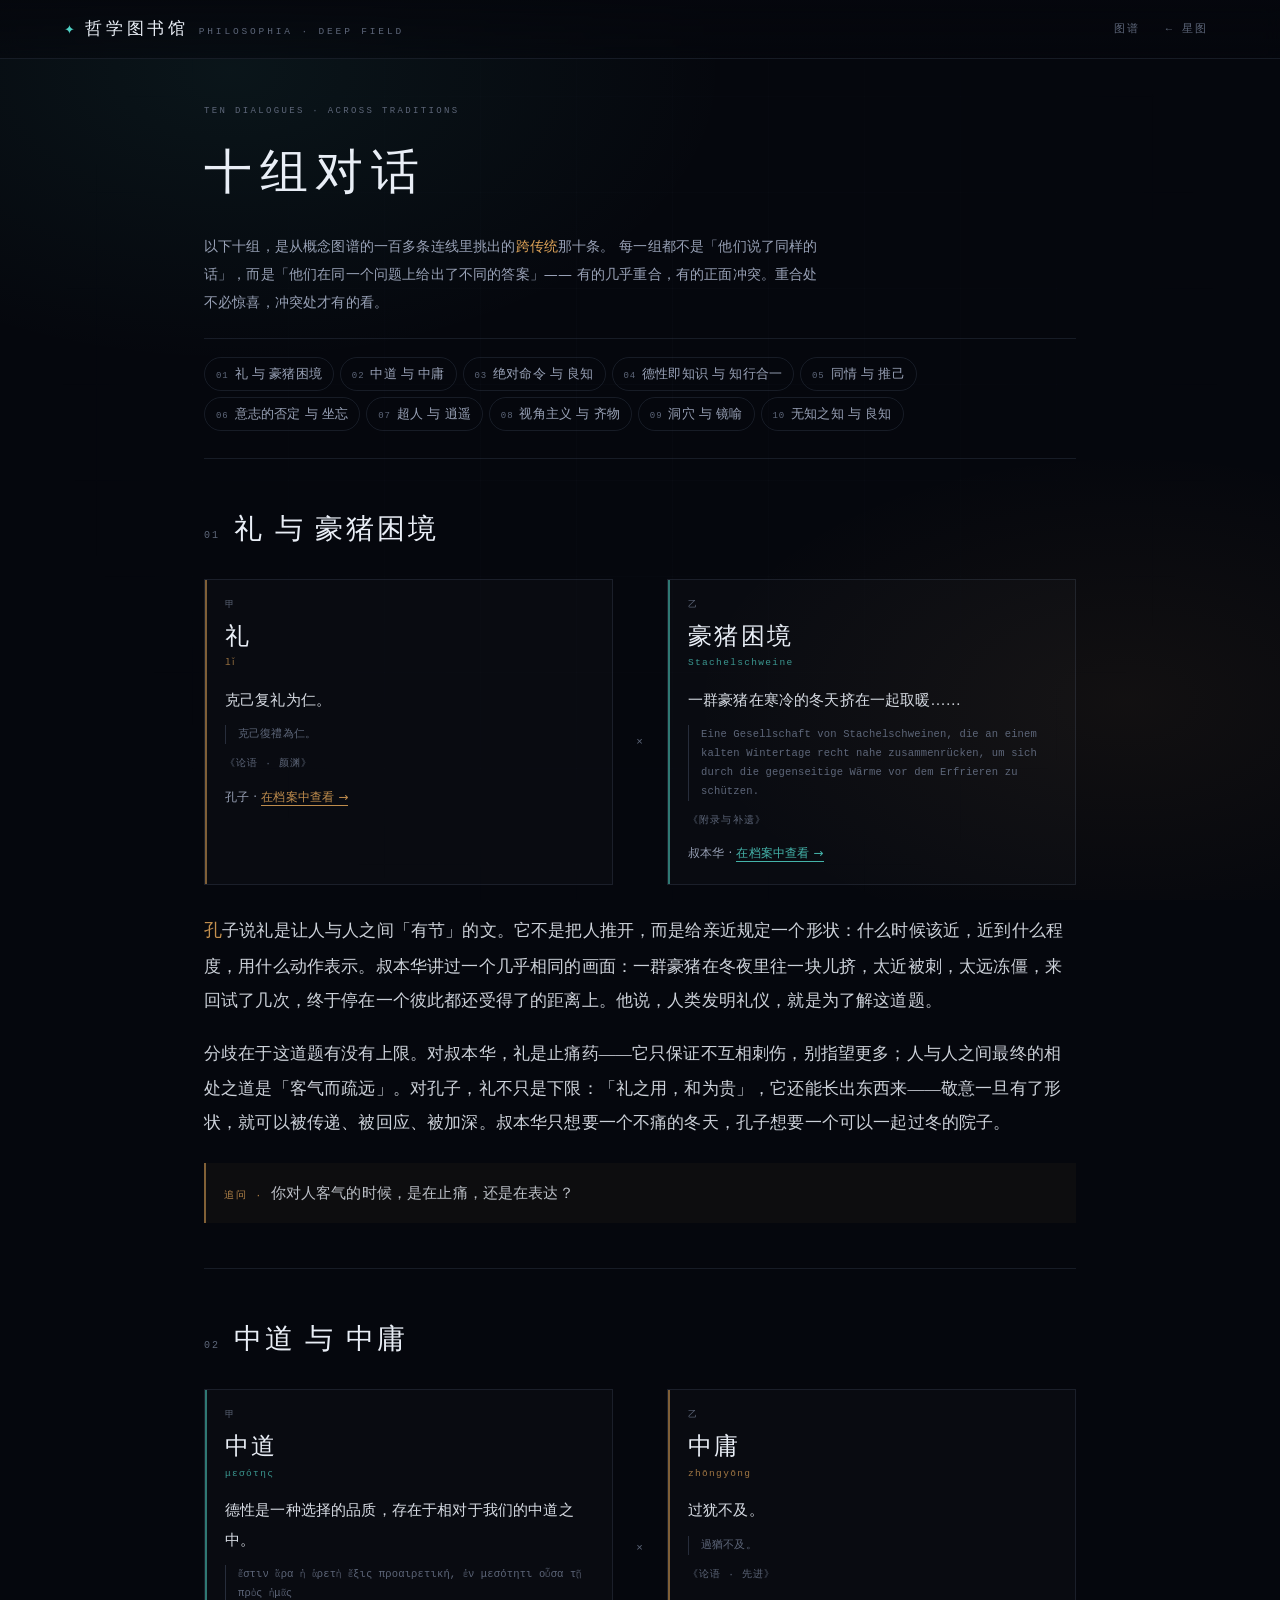
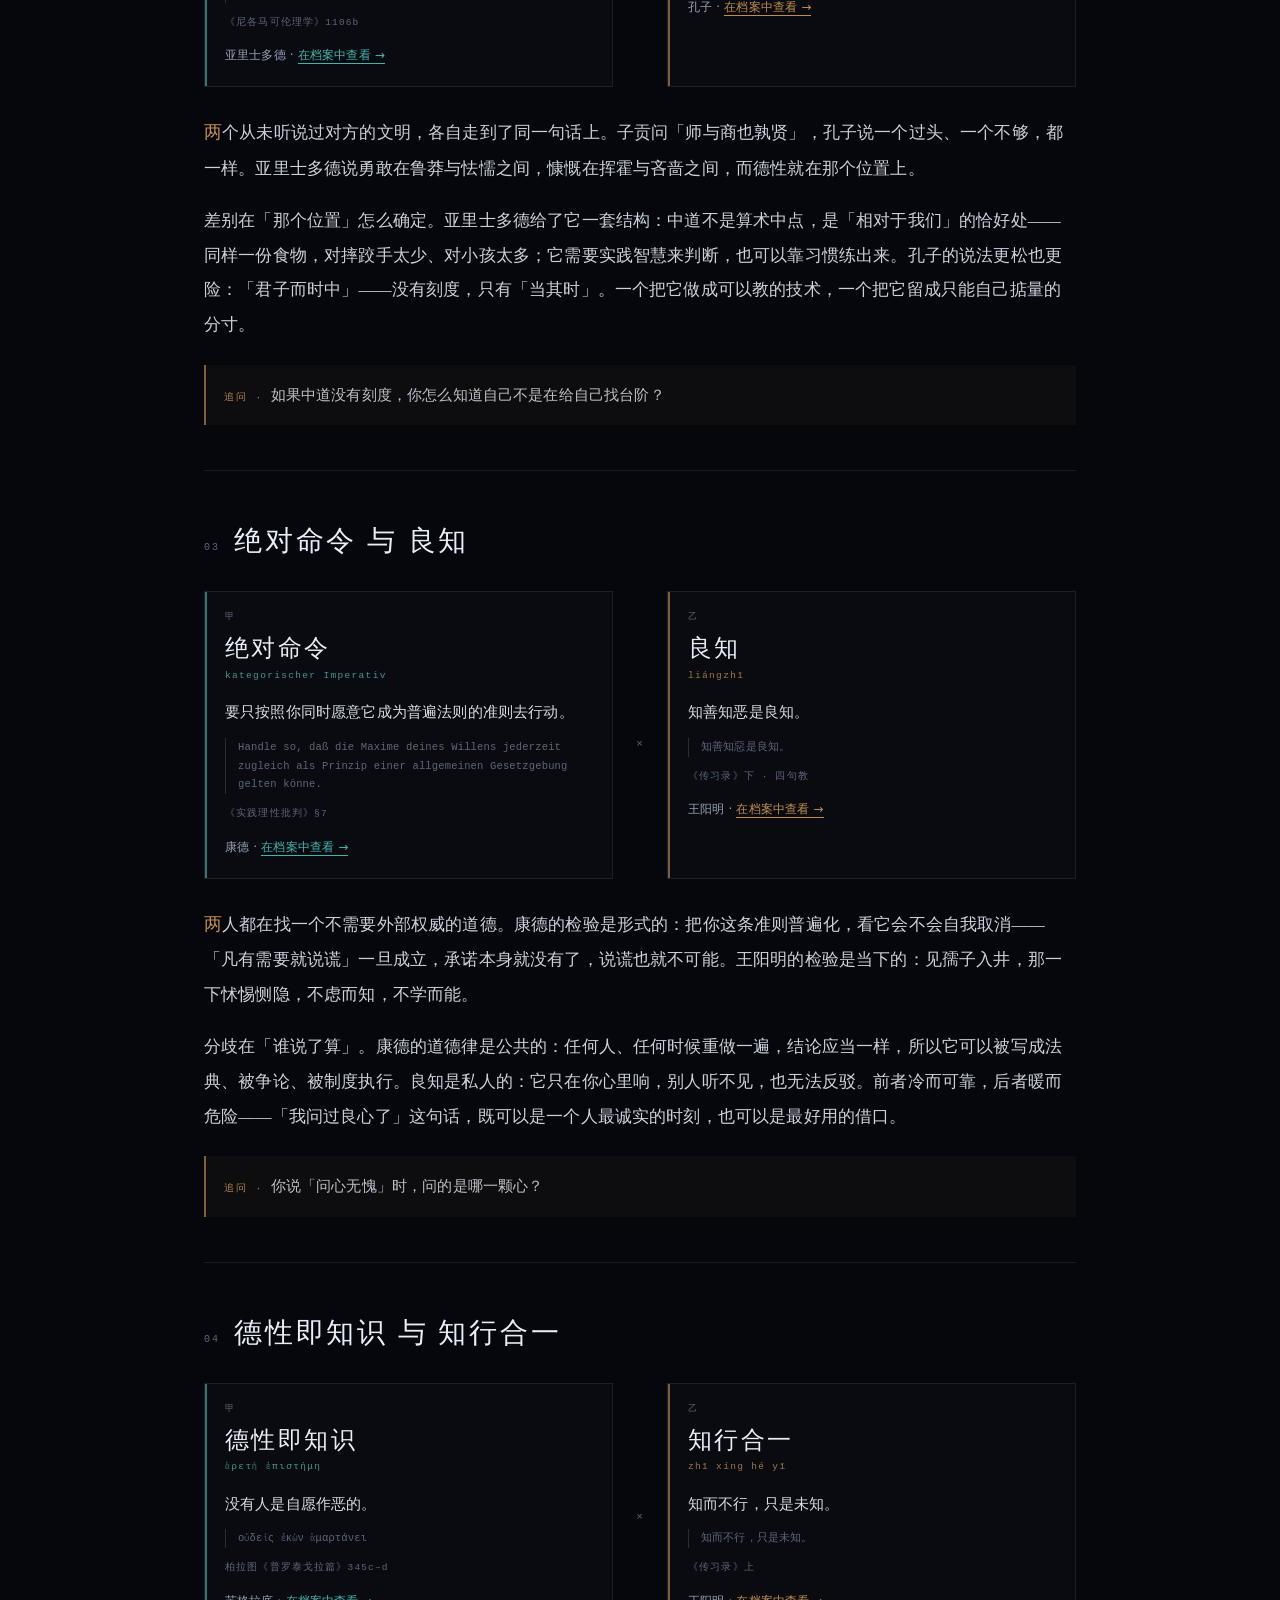
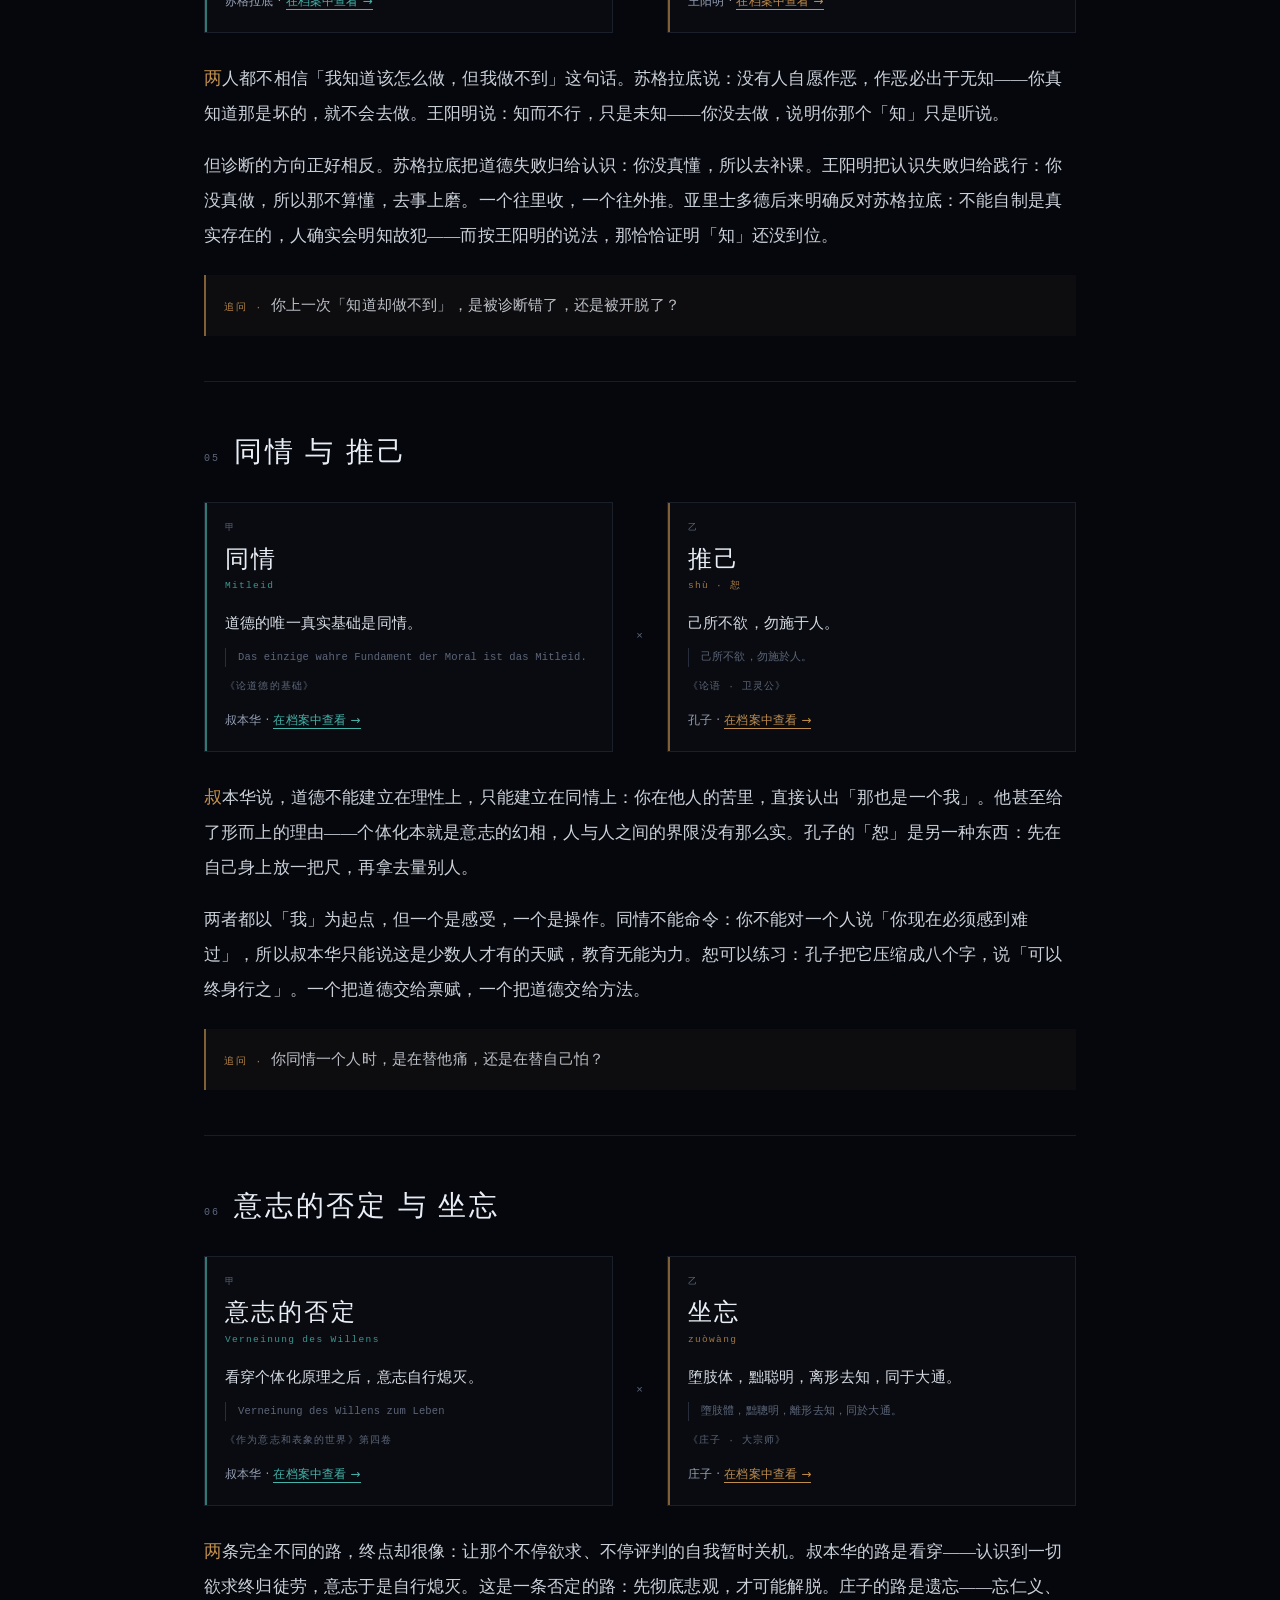
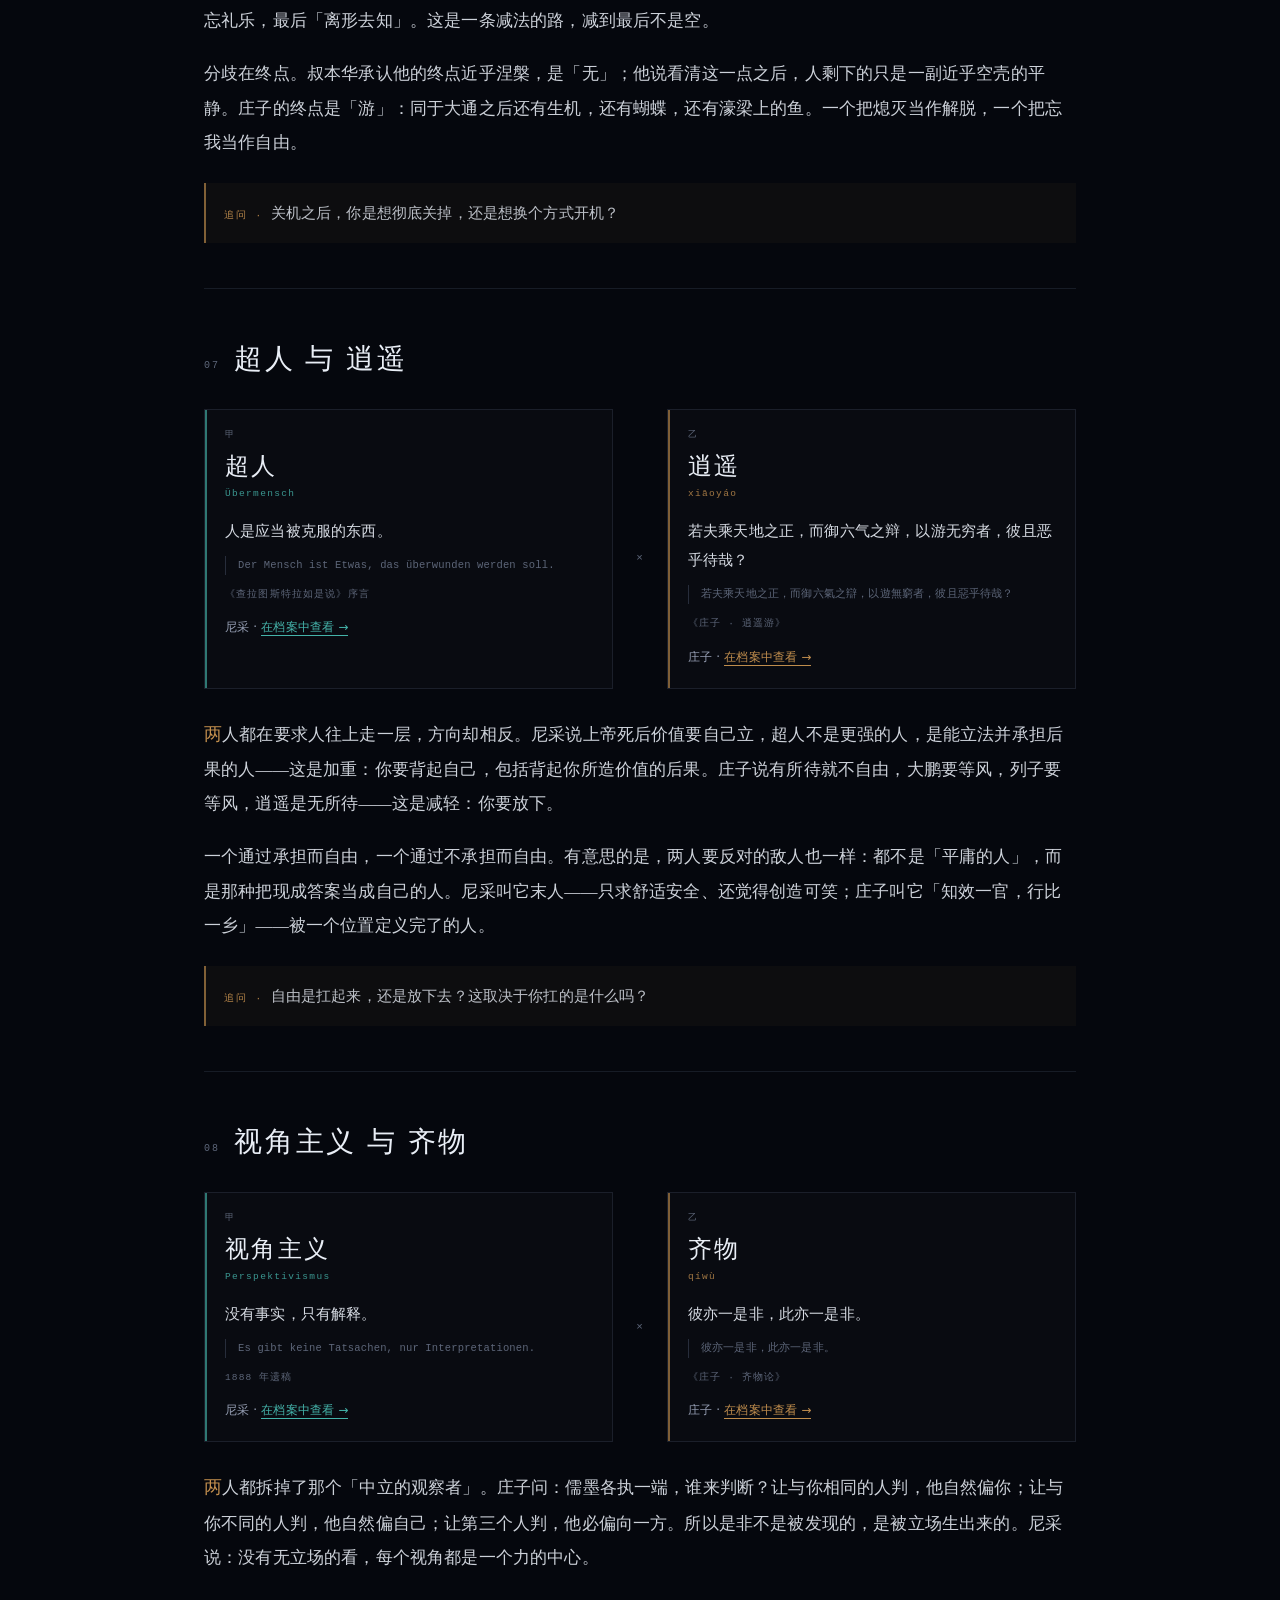
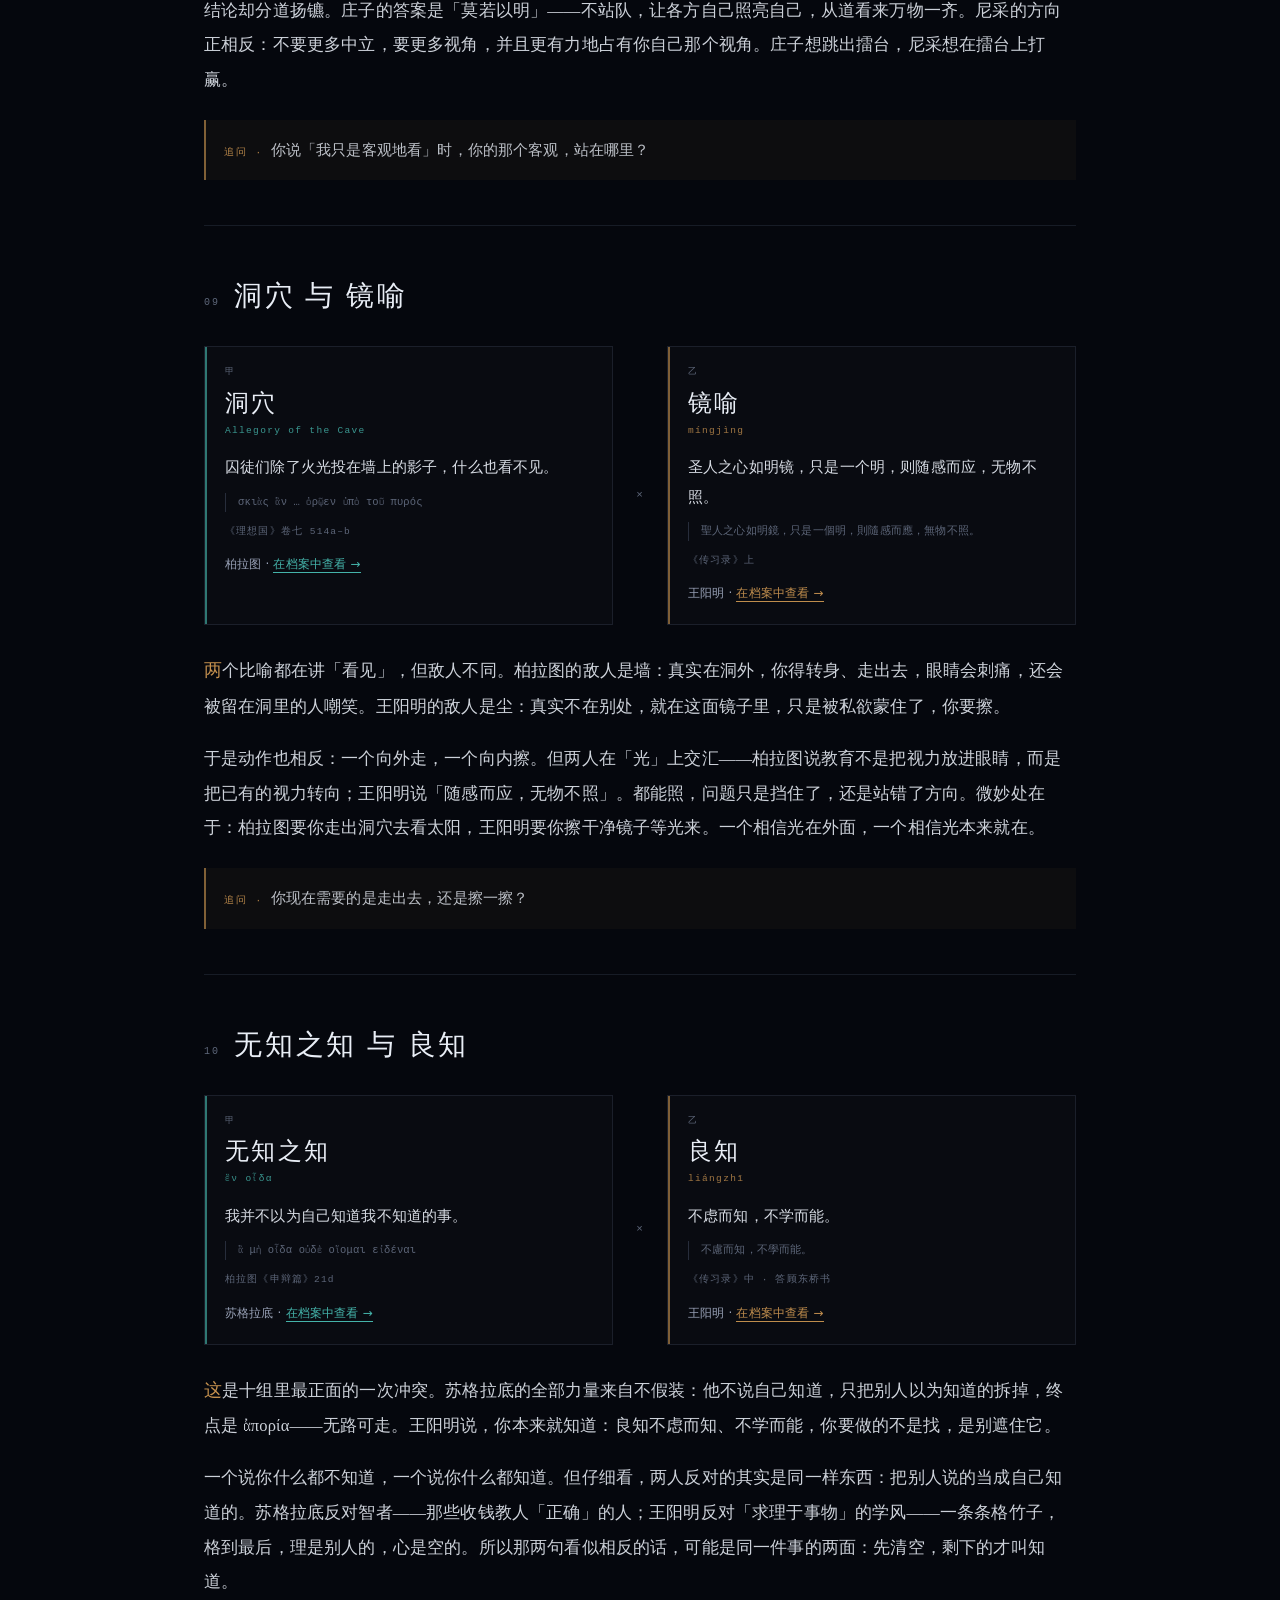
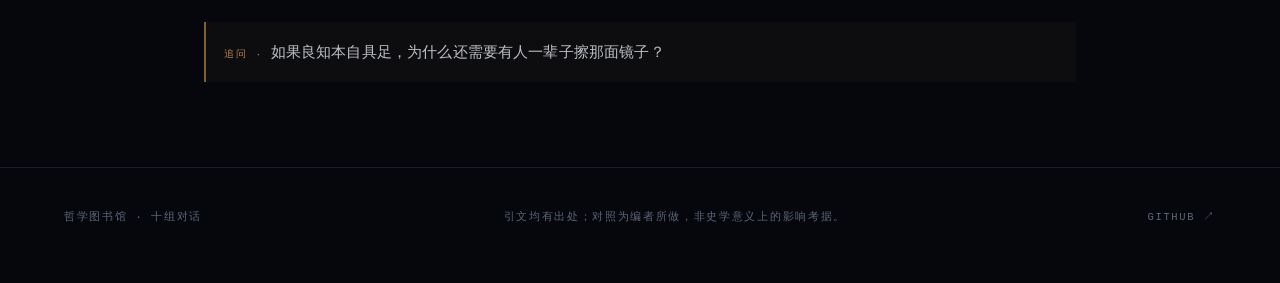
==== dialogue.html @ 2e0b62be "v4：图谱时间轴 + 十组对话 图谱时间轴（graph.html / js/graph.js）： - 底部播放条：▶ 沿时间播放 / 暂停 / 可拖动进度条 - 按哲学家出生年依次点亮概念，未点亮的节" ====
<!DOCTYPE html>
<html lang="zh-CN">
<head>
<meta charset="utf-8">
<meta name="viewport" content="width=device-width, initial-scale=1">
<title>十组对话 · 哲学图书馆</title>
<meta name="description" content="十条跨越传统的连线：礼与豪猪困境、中道与中庸、绝对命令与良知、洞穴与镜喻……每一组都不是「他们说了同样的话」，而是「他们在同一个问题上给出了不同的答案」。">
<meta name="theme-color" content="#05070d">
<link rel="icon" href="data:image/svg+xml,%3Csvg xmlns='http://www.w3.org/2000/svg' viewBox='0 0 32 32'%3E%3Ccircle cx='16' cy='16' r='3' fill='%234fd1c5'/%3E%3Ccircle cx='16' cy='16' r='11' fill='none' stroke='%234fd1c5' stroke-opacity='.45' stroke-width='1'/%3E%3C/svg%3E">
<link rel="stylesheet" href="css/base.css">
<link rel="stylesheet" href="css/dialogue.css">
</head>
<body class="page-dialogue">

<canvas id="stars" aria-hidden="true"></canvas>

<header class="topbar">
  <a class="brand" href="index.html">
    <span class="brand-mark" aria-hidden="true">✦</span>
    <span class="brand-cn">哲学图书馆</span>
    <span class="brand-en">PHILOSOPHIA · DEEP FIELD</span>
  </a>
  <div style="display:flex;align-items:center;gap:14px">
    <a class="navlink" href="graph.html">图谱</a>
    <a class="navlink" href="index.html">← 星图</a>
  </div>
</header>

<main class="dg-main">
  <div class="dg-hero">
    <p class="dg-kicker">TEN DIALOGUES · ACROSS TRADITIONS</p>
    <h1>十组对话</h1>
    <p class="dg-lead">
      以下十组，是从概念图谱的一百多条连线里挑出的<b>跨传统</b>那十条。
      每一组都不是「他们说了同样的话」，而是「他们在同一个问题上给出了不同的答案」——
      有的几乎重合，有的正面冲突。重合处不必惊喜，冲突处才有的看。
    </p>
    <div class="dg-toc" id="toc"></div>
  </div>

  <div id="list" class="dg-list"></div>
</main>

<footer class="foot">
  <span>哲学图书馆 · 十组对话</span>
  <span>引文均有出处；对照为编者所做，非史学意义上的影响考据。</span>
  <a href="https://github.com/lvzhongpei/philosophy-library" target="_blank" rel="noopener">GITHUB ↗</a>
</footer>

<script src="js/starfield.js"></script>
<script src="js/dialogue.js"></script>
</body>
</html>
---- css/base.css ----
/* ============================================================
   哲学图书馆 · 深空档案
   base.css — 变量、排版、共用骨架
   ============================================================ */

:root {
  --void: #05070d;
  --void-2: #080b14;
  --ink: #e9eef6;
  --dim: #98a1b6;
  --faint: #5d6679;
  --cyan: #4fd1c5;
  --amber: #e0a458;
  --hair: rgba(150, 170, 210, 0.13);
  --hair-strong: rgba(150, 170, 210, 0.26);
  --panel: rgba(255, 255, 255, 0.022);

  --serif: "Songti SC", "STSong", "Source Han Serif SC", "Noto Serif CJK SC",
    "SimSun", Georgia, serif;
  --sans: "PingFang SC", -apple-system, BlinkMacSystemFont, "Hiragino Sans GB",
    "Microsoft YaHei", system-ui, sans-serif;
  --mono: ui-monospace, "SF Mono", "JetBrains Mono", Menlo, Consolas, monospace;

  --gutter: clamp(20px, 5vw, 64px);
  --maxw: 1180px;
}

*,
*::before,
*::after {
  box-sizing: border-box;
}

html {
  -webkit-text-size-adjust: 100%;
  scroll-behavior: smooth;
}

body {
  margin: 0;
  background: var(--void);
  color: var(--ink);
  font-family: var(--sans);
  font-size: 16px;
  line-height: 1.75;
  letter-spacing: 0.01em;
  -webkit-font-smoothing: antialiased;
  overflow-x: hidden;
}

/* 深空底色：两团极淡的辉光 + 一层细网格 */
body::before {
  content: "";
  position: fixed;
  inset: 0;
  z-index: -2;
  background:
    radial-gradient(60vw 50vh at 18% 8%, rgba(79, 209, 197, 0.07), transparent 65%),
    radial-gradient(55vw 45vh at 88% 78%, rgba(224, 164, 88, 0.06), transparent 62%),
    var(--void);
}

body::after {
  content: "";
  position: fixed;
  inset: 0;
  z-index: -1;
  pointer-events: none;
  opacity: 0.5;
  background-image:
    linear-gradient(to right, rgba(150, 170, 210, 0.05) 1px, transparent 1px),
    linear-gradient(to bottom, rgba(150, 170, 210, 0.05) 1px, transparent 1px);
  background-size: 96px 96px;
  mask-image: radial-gradient(circle at 50% 40%, #000 0%, transparent 78%);
  -webkit-mask-image: radial-gradient(circle at 50% 40%, #000 0%, transparent 78%);
}

#stars {
  position: fixed;
  inset: 0;
  z-index: -3;
  width: 100%;
  height: 100%;
  display: block;
}

::selection {
  background: rgba(79, 209, 197, 0.28);
  color: #fff;
}

a {
  color: inherit;
  text-decoration: none;
}

button {
  font: inherit;
  color: inherit;
  background: none;
  border: 0;
  cursor: pointer;
}

/* ---------------- 顶栏 ---------------- */

.topbar {
  position: sticky;
  top: 0;
  z-index: 50;
  display: flex;
  align-items: center;
  justify-content: space-between;
  gap: 16px;
  padding: 14px var(--gutter);
  background: linear-gradient(to bottom, rgba(5, 7, 13, 0.92), rgba(5, 7, 13, 0.55));
  backdrop-filter: blur(10px);
  -webkit-backdrop-filter: blur(10px);
  border-bottom: 1px solid var(--hair);
}

.brand {
  display: flex;
  align-items: baseline;
  gap: 10px;
  min-width: 0;
}

.brand-mark {
  color: var(--cyan);
  font-size: 13px;
  animation: twinkle 4.5s ease-in-out infinite;
}

.brand-cn {
  font-family: var(--serif);
  font-size: 17px;
  letter-spacing: 0.22em;
  white-space: nowrap;
}

.brand-en {
  font-family: var(--mono);
  font-size: 9.5px;
  letter-spacing: 0.3em;
  color: var(--faint);
  white-space: nowrap;
}

@keyframes twinkle {
  0%,
  100% {
    opacity: 0.55;
    transform: scale(0.92);
  }
  50% {
    opacity: 1;
    transform: scale(1.08);
  }
}

/* 视图切换 */
.viewswitch {
  display: flex;
  gap: 0;
  border: 1px solid var(--hair);
  border-radius: 2px;
  overflow: hidden;
}

.navlink {
  font-family: var(--mono);
  font-size: 10.5px;
  letter-spacing: 0.18em;
  color: var(--faint);
  padding: 6px 4px;
  margin-right: 4px;
  transition: color 0.2s;
  white-space: nowrap;
}

.navlink:hover {
  color: var(--cyan);
}

.devices .device + .device {
  margin-top: 28px;
}

.viewswitch button {
  padding: 6px 15px;
  font-family: var(--mono);
  font-size: 11px;
  letter-spacing: 0.18em;
  color: var(--faint);
  transition: color 0.25s, background 0.25s;
}

.viewswitch button + button {
  border-left: 1px solid var(--hair);
}

.viewswitch button:hover {
  color: var(--dim);
}

.viewswitch button.is-on {
  color: var(--void);
  background: var(--cyan);
}

/* ---------------- 页脚 ---------------- */

.foot {
  padding: 40px var(--gutter) 56px;
  border-top: 1px solid var(--hair);
  margin-top: 40px;
  display: flex;
  flex-wrap: wrap;
  gap: 10px 28px;
  justify-content: space-between;
  font-family: var(--mono);
  font-size: 10.5px;
  letter-spacing: 0.16em;
  color: var(--faint);
}

.foot a:hover {
  color: var(--cyan);
}

/* ---------------- 详情页 ---------------- */

.philo {
  max-width: var(--maxw);
  margin: 0 auto;
  padding: 0 var(--gutter);
}

.hero {
  position: relative;
  padding: clamp(48px, 9vh, 96px) 0 clamp(28px, 5vh, 48px);
}

.hero-meta {
  display: flex;
  flex-wrap: wrap;
  align-items: center;
  gap: 12px;
  font-family: var(--mono);
  font-size: 10.5px;
  letter-spacing: 0.22em;
  color: var(--faint);
}

.hero-meta .dot {
  width: 3px;
  height: 3px;
  border-radius: 50%;
  background: var(--faint);
}

.hero h1 {
  font-family: var(--serif);
  font-weight: 400;
  font-size: clamp(44px, 9vw, 92px);
  line-height: 1.05;
  letter-spacing: 0.04em;
  margin: 18px 0 6px;
}

.hero-orig {
  font-family: var(--mono);
  font-size: clamp(12px, 1.6vw, 15px);
  letter-spacing: 0.34em;
  color: var(--cyan);
  opacity: 0.8;
}

.hero-line {
  font-family: var(--serif);
  font-size: clamp(17px, 2.4vw, 23px);
  line-height: 1.9;
  color: var(--dim);
  max-width: 34em;
  margin: 26px 0 0;
  padding-left: 18px;
  border-left: 1px solid var(--hair-strong);
}

/* 内容两栏：左目录 / 右正文 */
.philo-body {
  display: grid;
  grid-template-columns: 176px minmax(0, 1fr);
  gap: clamp(24px, 5vw, 72px);
  align-items: start;
  padding-bottom: 40px;
}

.side-nav {
  position: sticky;
  top: 84px;
  display: flex;
  flex-direction: column;
  gap: 2px;
  padding-top: 6px;
}

.side-nav a {
  display: flex;
  align-items: baseline;
  gap: 9px;
  padding: 5px 0;
  font-size: 13px;
  color: var(--faint);
  transition: color 0.2s;
}

.side-nav a:hover,
.side-nav a.is-on {
  color: var(--cyan);
}

.side-nav .n {
  font-family: var(--mono);
  font-size: 9.5px;
  letter-spacing: 0.14em;
  opacity: 0.7;
}

/* 章节 */
.sec {
  padding: 34px 0 10px;
  border-top: 1px solid var(--hair);
  margin-top: 30px;
}

.sec:first-of-type {
  border-top: 0;
  margin-top: 0;
  padding-top: 6px;
}

.sec-head {
  display: flex;
  align-items: baseline;
  gap: 14px;
  margin-bottom: 26px;
}

.sec-num {
  font-family: var(--mono);
  font-size: 10px;
  letter-spacing: 0.2em;
  color: var(--faint);
}

.sec-title {
  font-family: var(--serif);
  font-weight: 400;
  font-size: clamp(19px, 2.6vw, 26px);
  letter-spacing: 0.08em;
  margin: 0;
}

.sec-en {
  font-family: var(--mono);
  font-size: 9.5px;
  letter-spacing: 0.24em;
  color: var(--faint);
  margin-left: auto;
  text-align: right;
}

/* 时间轴 */
.timeline {
  list-style: none;
  margin: 0;
  padding: 0 0 0 22px;
  position: relative;
}

.timeline::before {
  content: "";
  position: absolute;
  left: 3px;
  top: 8px;
  bottom: 8px;
  width: 1px;
  background: linear-gradient(
    to bottom,
    var(--hair-strong),
    var(--hair) 60%,
    transparent
  );
}

.timeline li {
  position: relative;
  padding: 0 0 26px 0;
}

.timeline li::before {
  content: "";
  position: absolute;
  left: -22px;
  top: 9px;
  width: 7px;
  height: 7px;
  border-radius: 50%;
  background: var(--void);
  border: 1px solid var(--cyan);
  box-shadow: 0 0 10px rgba(79, 209, 197, 0.45);
}

.timeline .y {
  font-family: var(--mono);
  font-size: 11px;
  letter-spacing: 0.14em;
  color: var(--cyan);
  opacity: 0.85;
  display: block;
  margin-bottom: 3px;
}

.timeline p {
  margin: 0;
  font-size: 14.5px;
  line-height: 1.85;
  color: var(--dim);
}

.timeline li:hover p {
  color: var(--ink);
}

/* 流派定位 */
.pos-text {
  font-family: var(--serif);
  font-size: clamp(15.5px, 1.9vw, 17.5px);
  line-height: 2;
  color: var(--ink);
  margin: 0 0 24px;
}

.pos-map {
  display: grid;
  grid-template-columns: 1fr 1fr;
  gap: 18px;
}

.pos-map > div {
  padding: 16px 18px;
  background: var(--panel);
  border: 1px solid var(--hair);
}

.pos-map h4 {
  margin: 0 0 10px;
  font-family: var(--mono);
  font-size: 9.5px;
  font-weight: 400;
  letter-spacing: 0.22em;
  color: var(--faint);
}

.chip-row {
  display: flex;
  flex-wrap: wrap;
  gap: 7px;
}

.chip {
  padding: 3px 10px;
  font-size: 12.5px;
  color: var(--dim);
  border: 1px solid var(--hair);
  border-radius: 100px;
}

.chip.up::before {
  content: "← ";
  color: var(--faint);
}

.chip.down::after {
  content: " →";
  color: var(--faint);
}

/* 核心观点 */
.idea {
  display: grid;
  grid-template-columns: minmax(0, 1fr);
  gap: 8px;
  padding: 22px 0;
  border-bottom: 1px dashed var(--hair);
}

.idea:last-child {
  border-bottom: 0;
}

.idea-top {
  display: flex;
  flex-wrap: wrap;
  align-items: baseline;
  gap: 12px;
}

.idea h3 {
  margin: 0;
  font-family: var(--serif);
  font-weight: 400;
  font-size: 20px;
  letter-spacing: 0.06em;
}

.idea .orig {
  font-family: var(--mono);
  font-size: 10.5px;
  letter-spacing: 0.1em;
  color: var(--amber);
  opacity: 0.8;
}

.idea .brief {
  font-family: var(--serif);
  font-size: 16px;
  color: var(--cyan);
  opacity: 0.92;
  margin: 4px 0 0;
}

.idea .detail {
  margin: 6px 0 0;
  font-size: 14.5px;
  line-height: 1.95;
  color: var(--dim);
  max-width: 40em;
}

/* 著作 */
.works {
  list-style: none;
  margin: 0;
  padding: 0;
}

.works li {
  padding: 15px 0;
  border-bottom: 1px solid var(--hair);
}

.works .w-top {
  display: flex;
  align-items: baseline;
  gap: 12px;
  flex-wrap: wrap;
}

.works .w-title {
  font-family: var(--serif);
  font-size: 17px;
  letter-spacing: 0.04em;
}

.works .w-orig {
  font-family: var(--mono);
  font-size: 10.5px;
  color: var(--faint);
  letter-spacing: 0.06em;
}

.works .w-year {
  margin-left: auto;
  font-family: var(--mono);
  font-size: 10.5px;
  letter-spacing: 0.14em;
  color: var(--amber);
  opacity: 0.75;
  white-space: nowrap;
}

.works .w-gist {
  margin: 5px 0 0;
  font-size: 13.8px;
  line-height: 1.8;
  color: var(--dim);
}

/* 名言 */
.quote {
  position: relative;
  padding: 6px 0 26px 0;
  border-bottom: 1px solid var(--hair);
  margin-bottom: 26px;
}

.quote:last-child {
  border-bottom: 0;
}

.quote .cn {
  font-family: var(--serif);
  font-size: clamp(17px, 2.2vw, 21px);
  line-height: 2;
  margin: 0 0 14px;
  color: var(--ink);
}

.quote .orig {
  font-family: var(--mono);
  font-size: 12.5px;
  line-height: 1.85;
  color: var(--cyan);
  opacity: 0.62;
  margin: 0 0 12px;
  padding-left: 14px;
  border-left: 1px solid rgba(79, 209, 197, 0.28);
  word-break: break-word;
}

.quote .src {
  font-family: var(--mono);
  font-size: 10.5px;
  letter-spacing: 0.16em;
  color: var(--faint);
}

.quote .note {
  margin: 8px 0 0;
  font-size: 13px;
  line-height: 1.8;
  color: var(--faint);
}

/* 追问 */
.asks {
  list-style: none;
  margin: 0;
  padding: 0;
  counter-reset: ask;
}

.asks li {
  counter-increment: ask;
  position: relative;
  padding: 18px 0 18px 42px;
  border-bottom: 1px dashed var(--hair);
  font-family: var(--serif);
  font-size: clamp(16px, 2.1vw, 19px);
  line-height: 1.95;
  color: var(--ink);
}

.asks li::before {
  content: "0" counter(ask);
  position: absolute;
  left: 0;
  top: 22px;
  font-family: var(--mono);
  font-size: 10px;
  letter-spacing: 0.1em;
  color: var(--amber);
  opacity: 0.7;
}

/* ---------------- 装置面板 ---------------- */

.device {
  border: 1px solid var(--hair);
  background: linear-gradient(180deg, rgba(9, 13, 22, 0.9), rgba(5, 7, 13, 0.5));
  padding: 1px;
}

.device-head {
  display: flex;
  flex-wrap: wrap;
  align-items: baseline;
  gap: 10px 14px;
  padding: 16px 18px 12px;
  border-bottom: 1px solid var(--hair);
}

.device-head h3 {
  margin: 0;
  font-family: var(--serif);
  font-weight: 400;
  font-size: 17px;
  letter-spacing: 0.08em;
}

.device-head .tag {
  font-family: var(--mono);
  font-size: 9.5px;
  letter-spacing: 0.2em;
  color: var(--cyan);
  opacity: 0.7;
  margin-left: auto;
}

.device-desc {
  padding: 12px 18px 0;
  margin: 0;
  font-size: 13.8px;
  line-height: 1.85;
  color: var(--dim);
}

.stage-wrap {
  position: relative;
  margin: 14px 0 0;
}

.stage-wrap canvas {
  display: block;
  width: 100%;
  height: clamp(280px, 46vh, 420px);
  background:
    radial-gradient(70% 70% at 50% 45%, rgba(79, 209, 197, 0.05), transparent 70%),
    #04060b;
  touch-action: none;
  cursor: crosshair;
}

.controls {
  display: flex;
  flex-wrap: wrap;
  align-items: center;
  gap: 14px 22px;
  padding: 14px 18px 18px;
  border-top: 1px solid var(--hair);
}

.ctrl {
  display: flex;
  align-items: center;
  gap: 10px;
  min-width: 180px;
  flex: 1 1 180px;
}

.ctrl label {
  font-family: var(--mono);
  font-size: 10px;
  letter-spacing: 0.18em;
  color: var(--faint);
  white-space: nowrap;
}

.ctrl output {
  font-family: var(--mono);
  font-size: 11px;
  color: var(--cyan);
  min-width: 3.4em;
  text-align: right;
}

input[type="range"] {
  -webkit-appearance: none;
  appearance: none;
  flex: 1;
  height: 2px;
  background: var(--hair-strong);
  outline: none;
  border-radius: 2px;
  min-width: 70px;
}

input[type="range"]::-webkit-slider-thumb {
  -webkit-appearance: none;
  appearance: none;
  width: 11px;
  height: 11px;
  border-radius: 50%;
  background: var(--cyan);
  border: 2px solid var(--void);
  box-shadow: 0 0 0 1px var(--cyan), 0 0 12px rgba(79, 209, 197, 0.7);
  cursor: grab;
}

input[type="range"]::-moz-range-thumb {
  width: 9px;
  height: 9px;
  border-radius: 50%;
  background: var(--cyan);
  border: 2px solid var(--void);
  cursor: grab;
}

.btn {
  padding: 7px 16px;
  font-family: var(--mono);
  font-size: 10.5px;
  letter-spacing: 0.18em;
  color: var(--dim);
  border: 1px solid var(--hair-strong);
  border-radius: 2px;
  transition: all 0.2s;
  white-space: nowrap;
}

.btn:hover {
  color: var(--void);
  background: var(--cyan);
  border-color: var(--cyan);
}

.btn.ghost:hover {
  color: var(--amber);
  background: transparent;
  border-color: var(--amber);
}

.device-hint {
  margin: 0;
  padding: 0 18px 16px;
  font-family: var(--serif);
  font-size: 13.5px;
  line-height: 1.8;
  color: var(--faint);
}

/* 上一位/下一位 */
.pager {
  display: flex;
  justify-content: space-between;
  gap: 16px;
  border-top: 1px solid var(--hair);
  padding: 26px 0 10px;
  margin-top: 10px;
}

.pager a {
  display: flex;
  flex-direction: column;
  gap: 4px;
  max-width: 46%;
}

.pager a:last-child {
  text-align: right;
  align-items: flex-end;
}

.pager .p-dir {
  font-family: var(--mono);
  font-size: 9.5px;
  letter-spacing: 0.22em;
  color: var(--faint);
}

.pager .p-name {
  font-family: var(--serif);
  font-size: 19px;
  letter-spacing: 0.06em;
  transition: color 0.2s;
}

.pager a:hover .p-name {
  color: var(--cyan);
}

/* ---------------- 进场动画 ---------------- */

.reveal {
  opacity: 0;
  transform: translateY(14px);
  transition: opacity 0.9s cubic-bezier(0.16, 1, 0.3, 1),
    transform 0.9s cubic-bezier(0.16, 1, 0.3, 1);
}

.reveal.in {
  opacity: 1;
  transform: none;
}

/* ---------------- 移动端 ---------------- */

@media (max-width: 820px) {
  .philo-body {
    grid-template-columns: 1fr;
  }

  .side-nav {
    position: static;
    flex-direction: row;
    flex-wrap: wrap;
    gap: 6px 14px;
    padding: 12px 0 18px;
    border-bottom: 1px solid var(--hair);
  }

  .pos-map {
    grid-template-columns: 1fr;
  }

  .sec-en {
    display: none;
  }

  .brand-en {
    display: none;
  }
}

@media (prefers-reduced-motion: reduce) {
  html {
    scroll-behavior: auto;
  }

  .reveal {
    opacity: 1;
    transform: none;
    transition: none;
  }

  .brand-mark {
    animation: none;
  }
}

/* 著作按语（苏格拉底等不著书者） */
.works-note {
  margin: 0 0 20px;
  padding: 12px 15px;
  border-left: 2px solid rgba(224, 164, 88, 0.5);
  background: rgba(224, 164, 88, 0.045);
  font-size: 13px;
  line-height: 1.9;
  color: var(--dim);
}
---- css/dialogue.css ----
/* ============================================================
   dialogue.css — 十组对话
   ============================================================ */

.dg-main {
  max-width: 1000px;
  margin: 0 auto;
  padding: 0 var(--gutter);
}

.dg-hero {
  padding: clamp(30px, 5vh, 58px) 0 clamp(18px, 3vh, 30px);
}

.dg-kicker {
  margin: 0 0 10px;
  font-family: var(--mono);
  font-size: 9px;
  letter-spacing: 0.26em;
  color: var(--faint);
}

.dg-hero h1 {
  margin: 0 0 18px;
  font-family: var(--serif);
  font-weight: 400;
  font-size: clamp(30px, 4.6vw, 48px);
  letter-spacing: 0.16em;
}

.dg-lead {
  margin: 0;
  max-width: 44em;
  font-size: 14px;
  line-height: 2;
  color: var(--dim);
}

.dg-lead b {
  color: var(--amber);
  font-weight: 400;
}

/* 目录 */
.dg-toc {
  display: flex;
  flex-wrap: wrap;
  gap: 6px;
  margin-top: 22px;
  padding-top: 18px;
  border-top: 1px solid var(--hair);
}

.dg-toc a {
  display: inline-flex;
  align-items: baseline;
  gap: 6px;
  padding: 5px 11px;
  font-size: 12.5px;
  color: var(--dim);
  border: 1px solid var(--hair);
  border-radius: 100px;
  transition: all 0.2s;
  white-space: nowrap;
}

.dg-toc a .n {
  font-family: var(--mono);
  font-size: 9px;
  letter-spacing: 0.1em;
  color: var(--faint);
}

.dg-toc a:hover {
  color: var(--ink);
  border-color: var(--hair-strong);
  background: rgba(255, 255, 255, 0.03);
}

.dg-toc a:hover .n {
  color: var(--cyan);
}

/* 条目 */
.dg {
  padding: clamp(30px, 5vh, 52px) 0;
  border-top: 1px solid var(--hair);
}

.dg-head {
  display: flex;
  align-items: baseline;
  gap: 14px;
  margin-bottom: 26px;
}

.dg-n {
  font-family: var(--mono);
  font-size: 10px;
  letter-spacing: 0.2em;
  color: var(--faint);
}

.dg h2 {
  margin: 0;
  font-family: var(--serif);
  font-weight: 400;
  font-size: clamp(21px, 3vw, 28px);
  letter-spacing: 0.1em;
}

/* 甲乙两栏 */
.dg-pair {
  display: grid;
  grid-template-columns: minmax(0, 1fr) 54px minmax(0, 1fr);
  align-items: stretch;
  margin-bottom: 26px;
}

.dg-side {
  padding: 18px 20px 20px;
  border: 1px solid var(--hair);
  background: rgba(255, 255, 255, 0.018);
  position: relative;
}

.dg-side::before {
  content: "";
  position: absolute;
  left: 0;
  top: 0;
  width: 2px;
  height: 100%;
  background: var(--tc, var(--cyan));
  opacity: 0.55;
}

.dg-tag {
  font-family: var(--mono);
  font-size: 9px;
  letter-spacing: 0.24em;
  color: var(--faint);
  margin-bottom: 8px;
}

.dg-cn {
  font-family: var(--serif);
  font-size: 24px;
  letter-spacing: 0.1em;
  color: var(--ink);
  line-height: 1.2;
}

.dg-en {
  font-family: var(--mono);
  font-size: 9.5px;
  letter-spacing: 0.14em;
  color: var(--tc, var(--cyan));
  opacity: 0.7;
  margin: 5px 0 14px;
  word-break: break-word;
}

.dg-quote {
  margin: 0 0 10px;
  font-family: var(--serif);
  font-size: 15px;
  line-height: 1.95;
  color: var(--ink);
  opacity: 0.92;
}

.dg-orig {
  margin: 0 0 12px;
  padding-left: 12px;
  border-left: 1px solid rgba(150, 170, 210, 0.22);
  font-family: var(--mono);
  font-size: 10.5px;
  line-height: 1.8;
  color: var(--faint);
  word-break: break-word;
}

.dg-src {
  margin: 0;
  font-family: var(--mono);
  font-size: 9.5px;
  letter-spacing: 0.12em;
  color: var(--faint);
}

.dg-phi {
  margin-top: 14px;
  font-size: 12px;
  color: var(--dim);
}

.dg-phi a {
  color: var(--tc, var(--cyan));
  border-bottom: 1px solid currentColor;
  padding-bottom: 1px;
  opacity: 0.85;
}

.dg-phi a:hover {
  opacity: 1;
}

.dg-vs {
  display: flex;
  align-items: center;
  justify-content: center;
  align-self: center;
  font-family: var(--mono);
  font-size: 11px;
  letter-spacing: 0.1em;
  color: var(--faint);
  padding-top: 20px;
}

/* 正文 */
.dg-body p {
  margin: 0 0 18px;
  font-family: var(--serif);
  font-size: clamp(15px, 1.85vw, 16.5px);
  line-height: 2.1;
  color: var(--ink);
  opacity: 0.88;
}

.dg-body p:first-child::first-letter {
  font-size: 1.1em;
  color: var(--amber);
}

.dg-ask {
  margin: 22px 0 0;
  padding: 16px 18px;
  border-left: 2px solid rgba(224, 164, 88, 0.55);
  background: rgba(224, 164, 88, 0.04);
  font-family: var(--serif);
  font-size: 15px;
  line-height: 1.9;
  color: rgba(233, 238, 246, 0.8);
}

.dg-ask::before {
  content: "追问 · ";
  font-family: var(--mono);
  font-size: 9.5px;
  letter-spacing: 0.2em;
  color: var(--amber);
  opacity: 0.8;
}

@media (max-width: 760px) {
  .dg-pair {
    grid-template-columns: 1fr;
    gap: 10px;
  }

  .dg-vs {
    padding: 0;
    justify-content: flex-start;
    padding-left: 4px;
  }

  .dg-side {
    padding: 16px 16px 18px;
  }
}
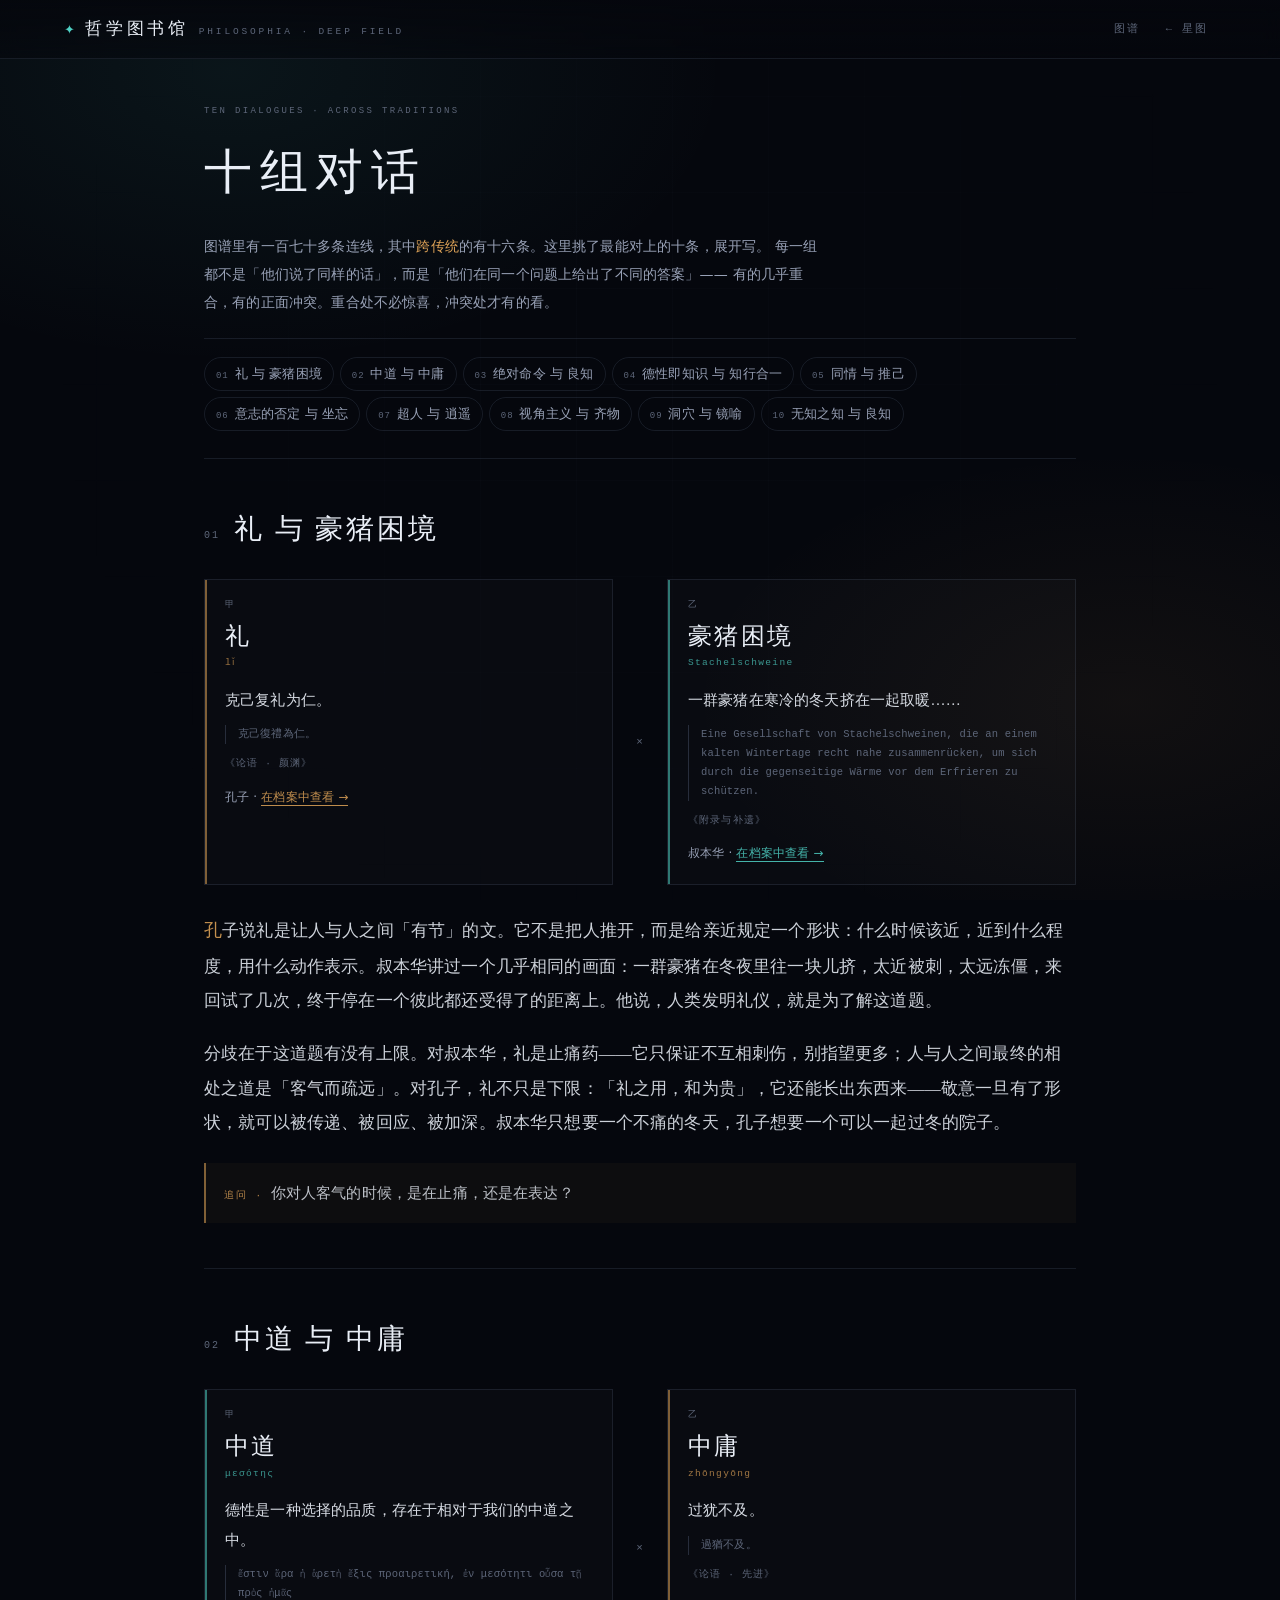
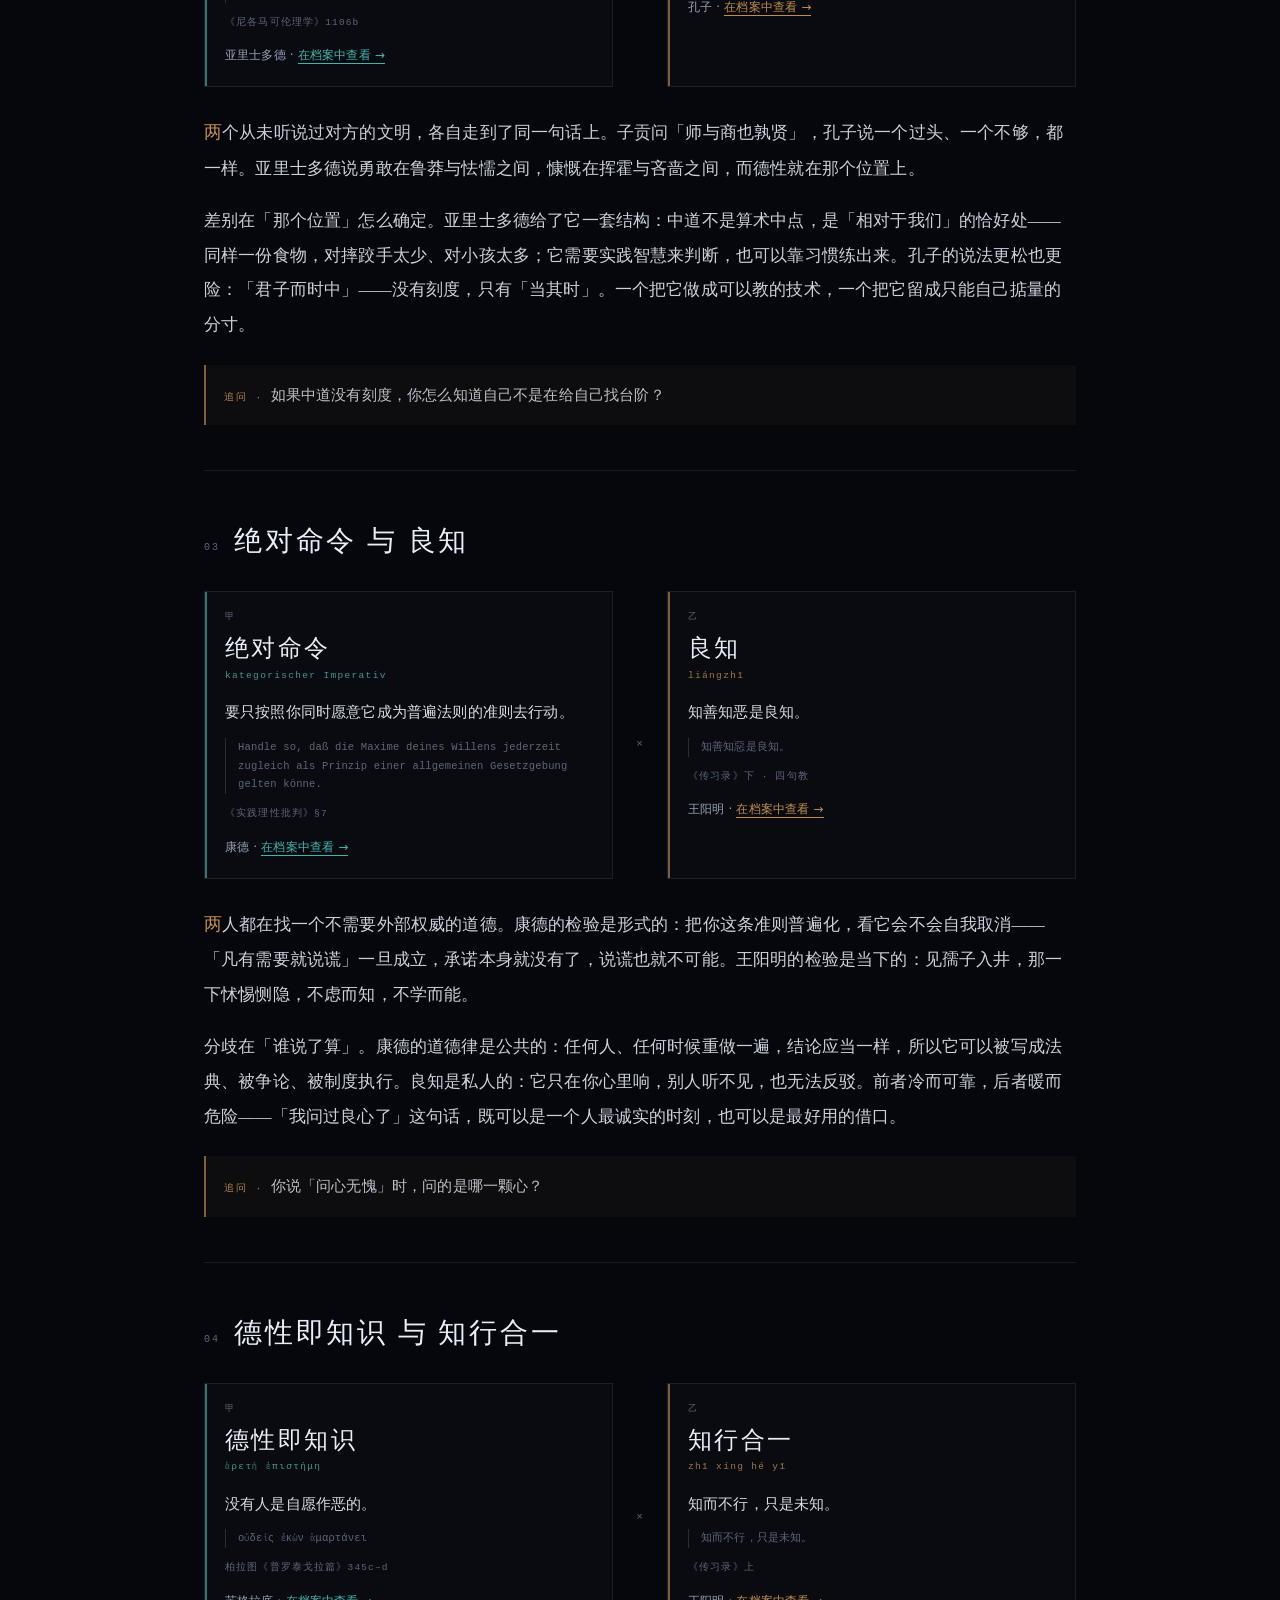
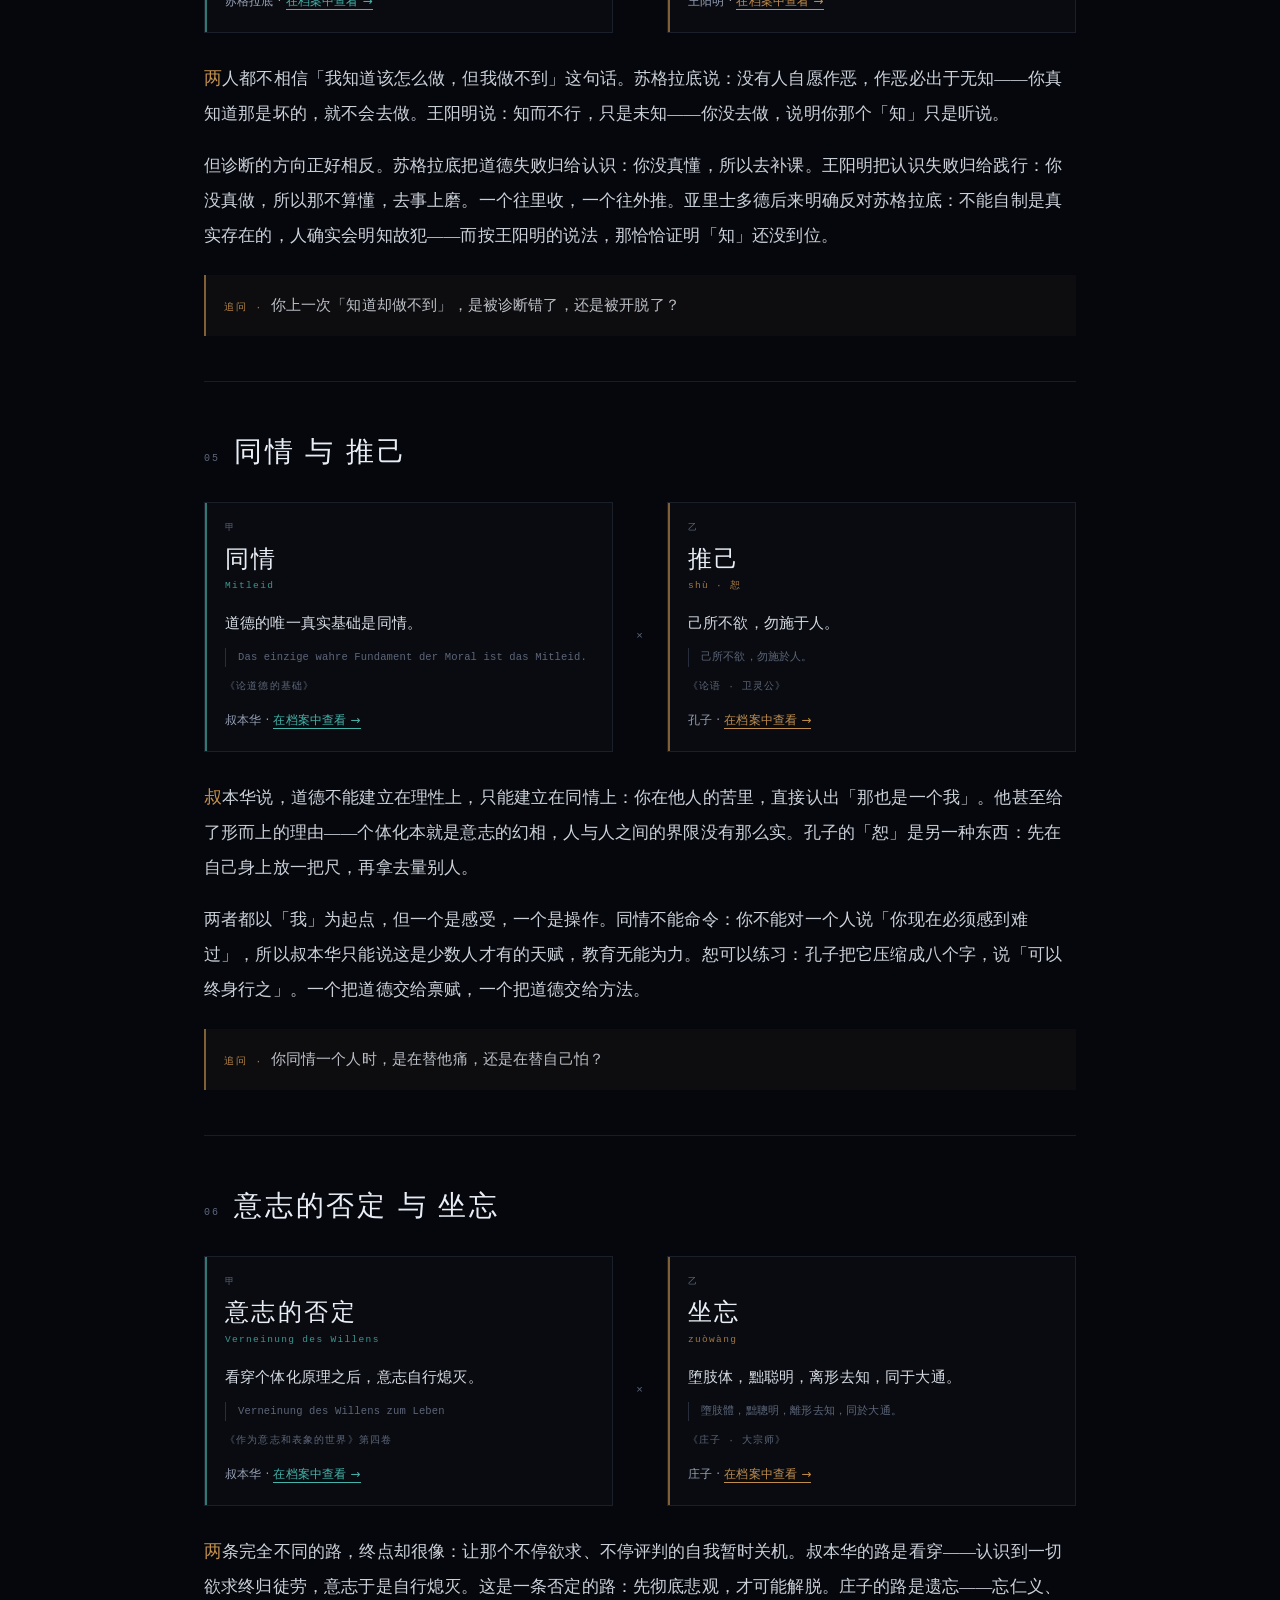
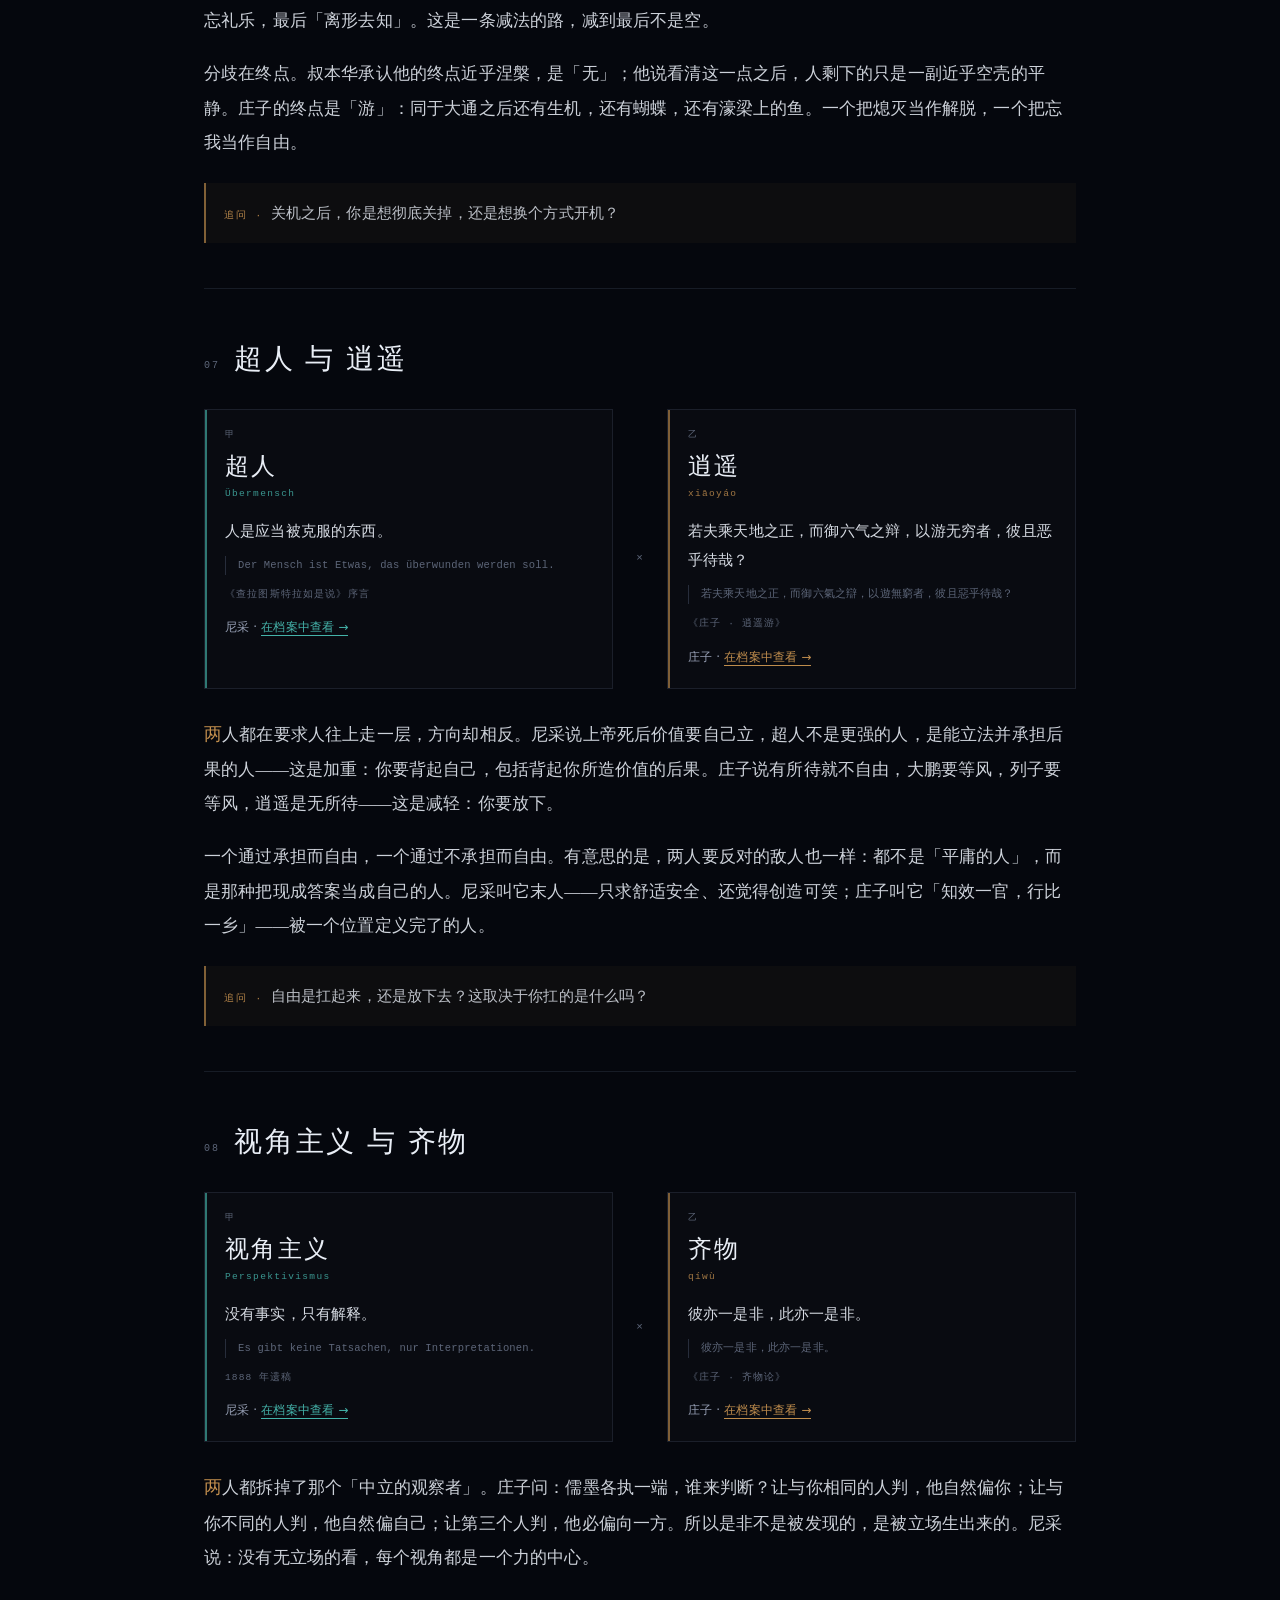
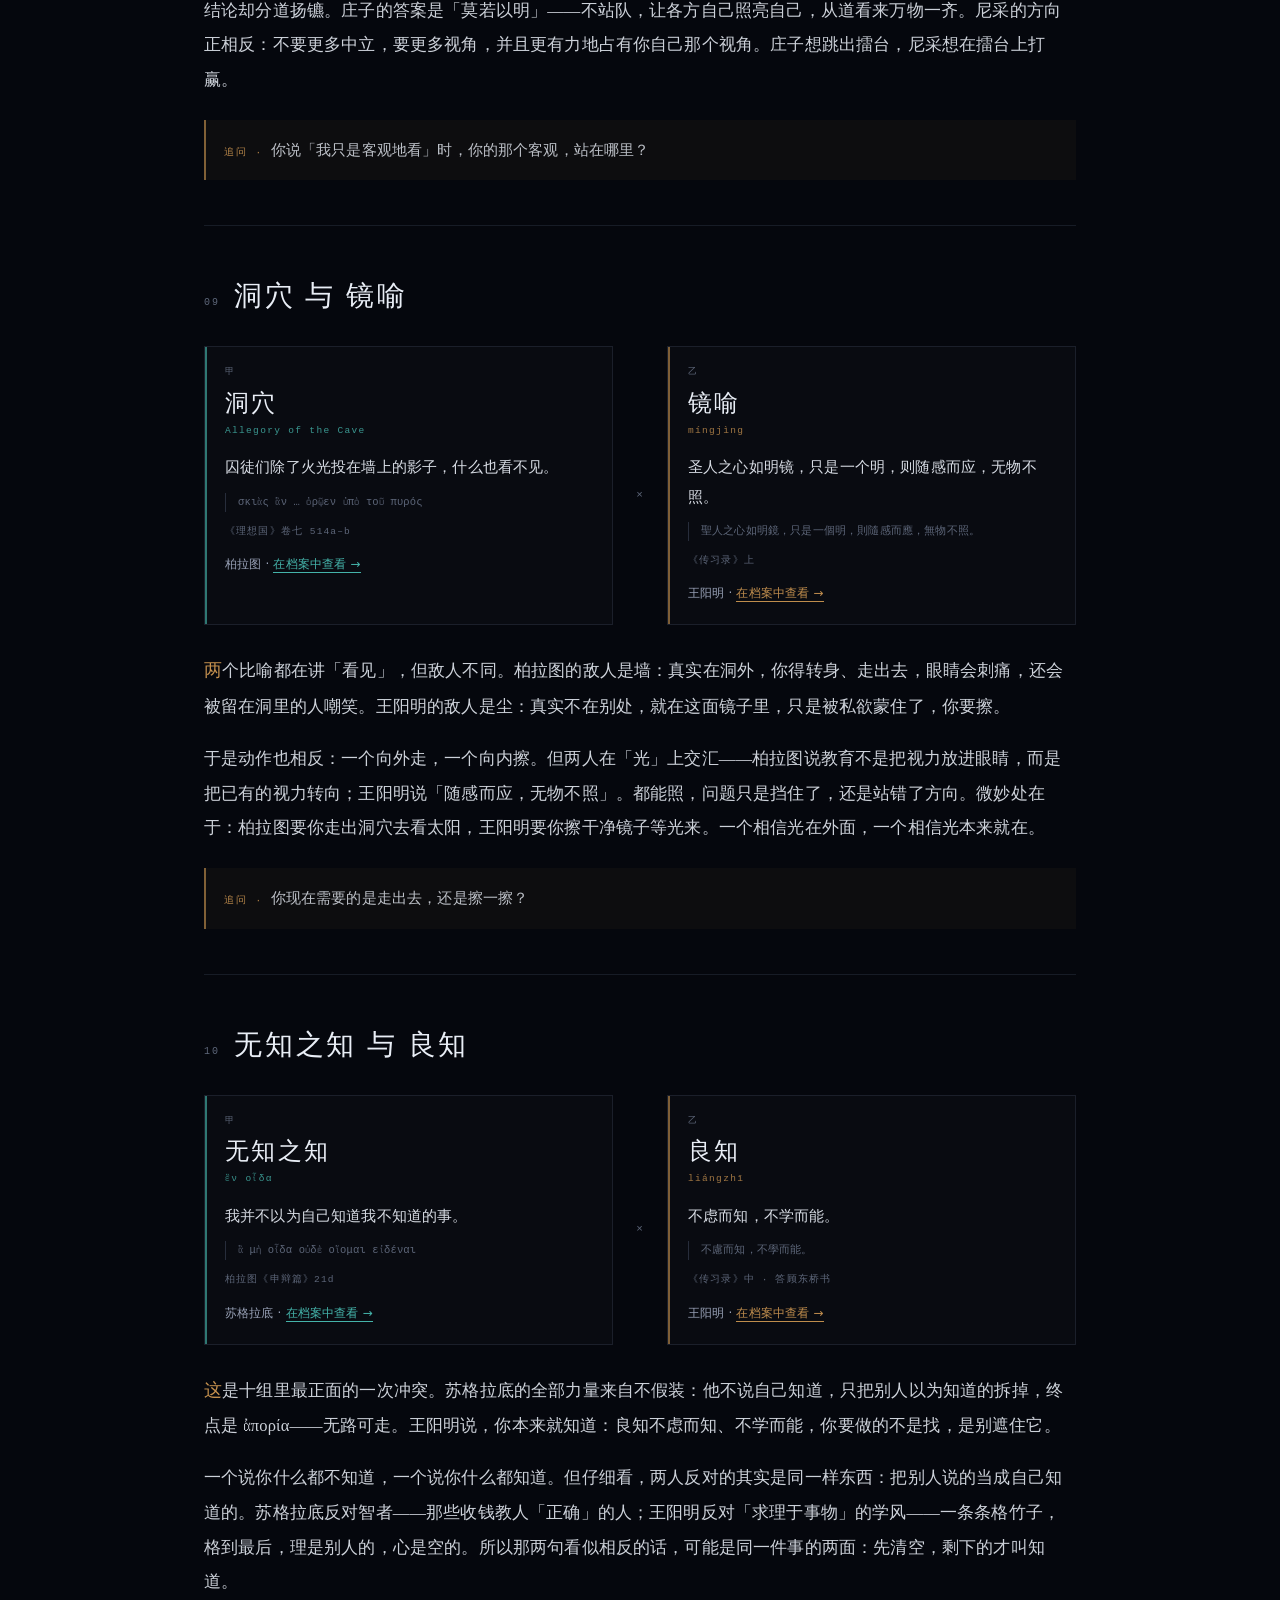
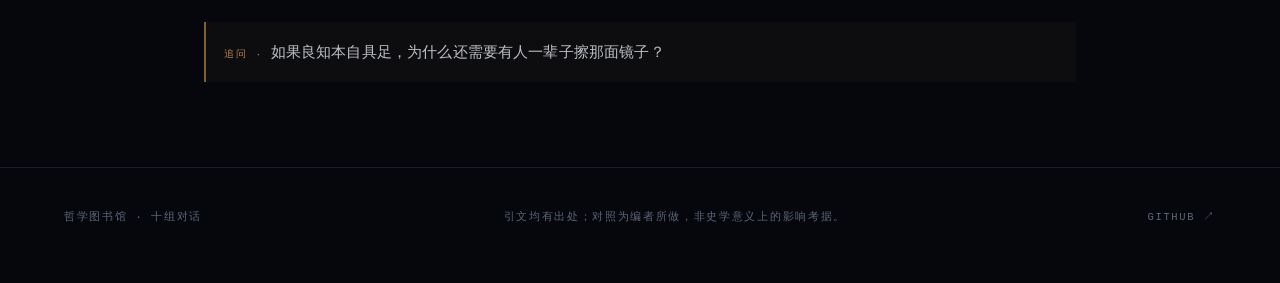
==== commit 96c61dfc: "v5：十二人扩到二十人，四十个装置 新增八位，专补谱系断层： - 孟子（四端 / 浩然之气）、荀子（化性起伪 / 节欲）—— 儒家内部分裂 - 慧能（顿悟 / 风幡之动）—— 佛教维度，此前完全没有 " ====
--- a/dialogue.html
+++ b/dialogue.html
@@ -31,7 +31,7 @@
     <p class="dg-kicker">TEN DIALOGUES · ACROSS TRADITIONS</p>
     <h1>十组对话</h1>
     <p class="dg-lead">
-      以下十组，是从概念图谱的一百多条连线里挑出的<b>跨传统</b>那十条。
+      图谱里有一百七十多条连线，其中<b>跨传统</b>的有十六条。这里挑了最能对上的十条，展开写。
       每一组都不是「他们说了同样的话」，而是「他们在同一个问题上给出了不同的答案」——
       有的几乎重合，有的正面冲突。重合处不必惊喜，冲突处才有的看。
     </p>
--- a/css/base.css
+++ b/css/base.css
@@ -931,3 +931,10 @@
   line-height: 1.9;
   color: var(--dim);
 }
+
+/* 装置内的分组按钮（慧能 · 风幡） */
+.btn.is-on {
+  color: var(--void);
+  background: var(--cyan);
+  border-color: var(--cyan);
+}
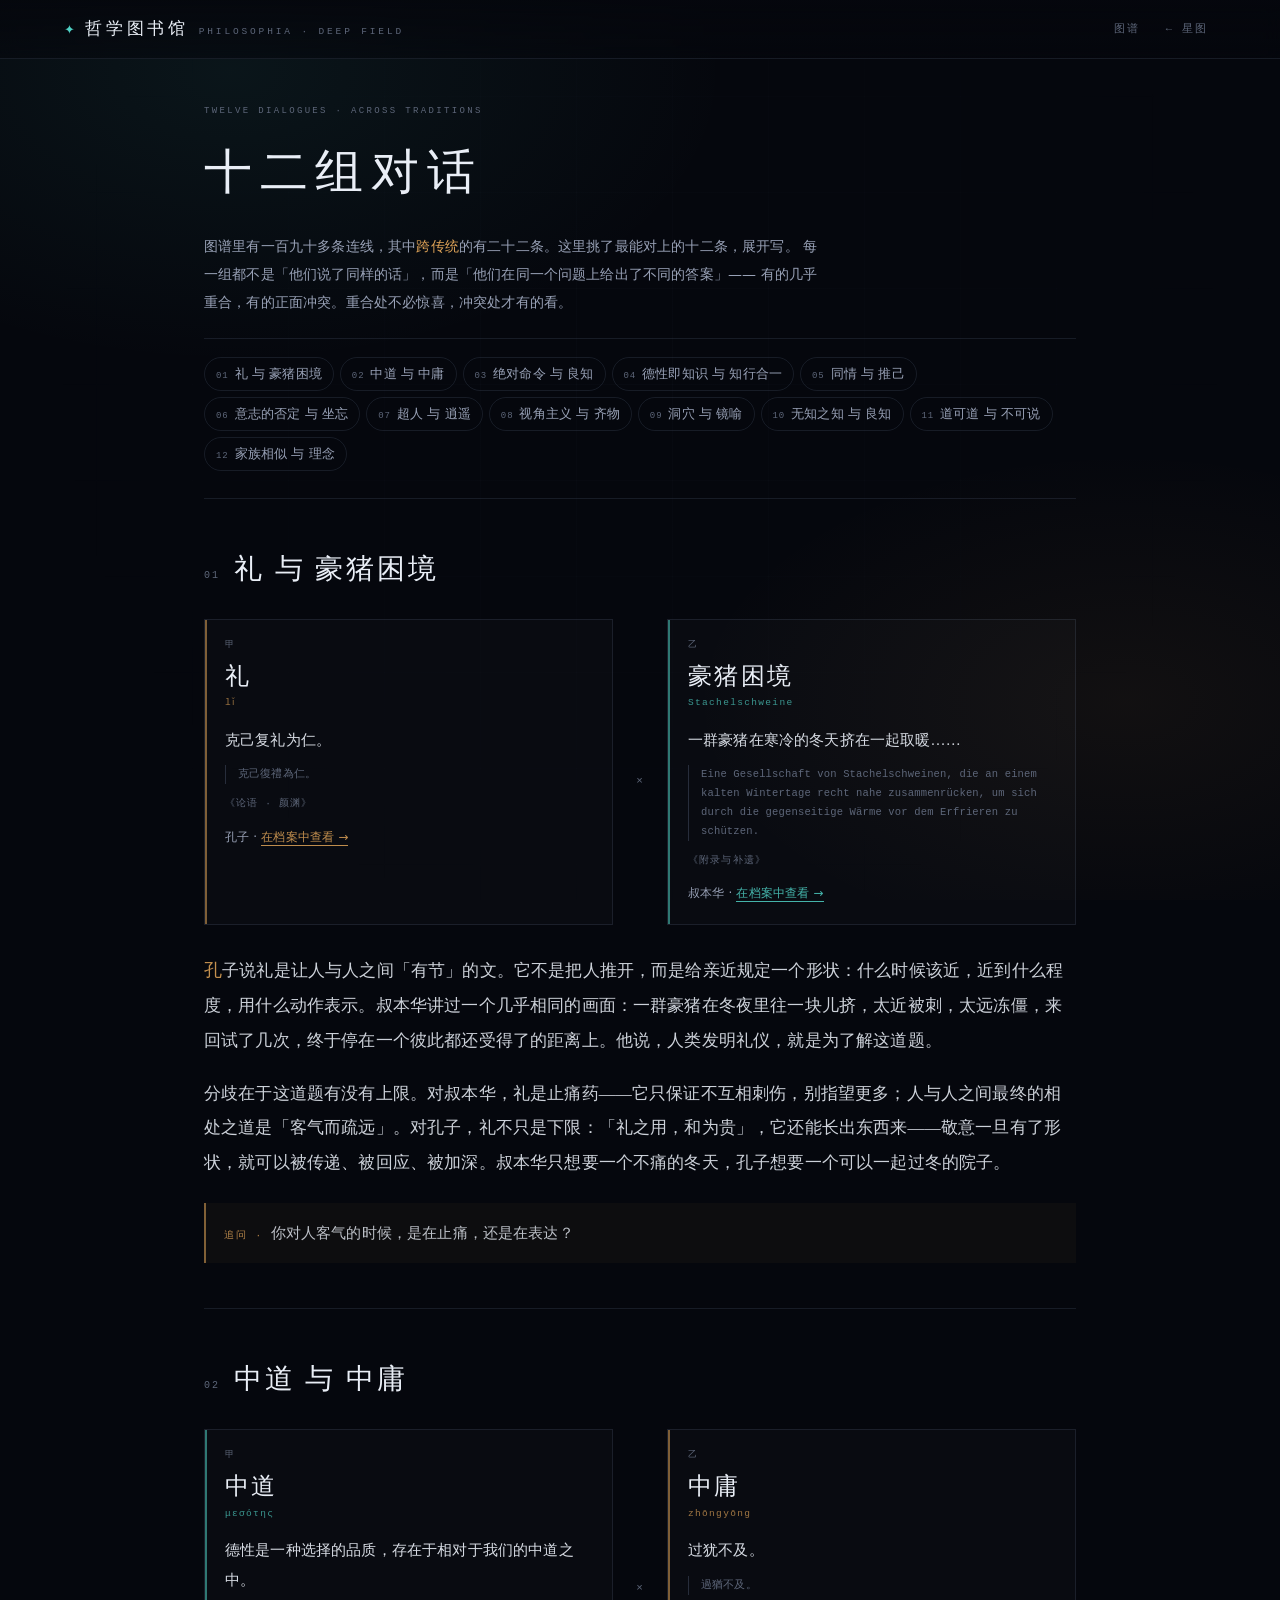
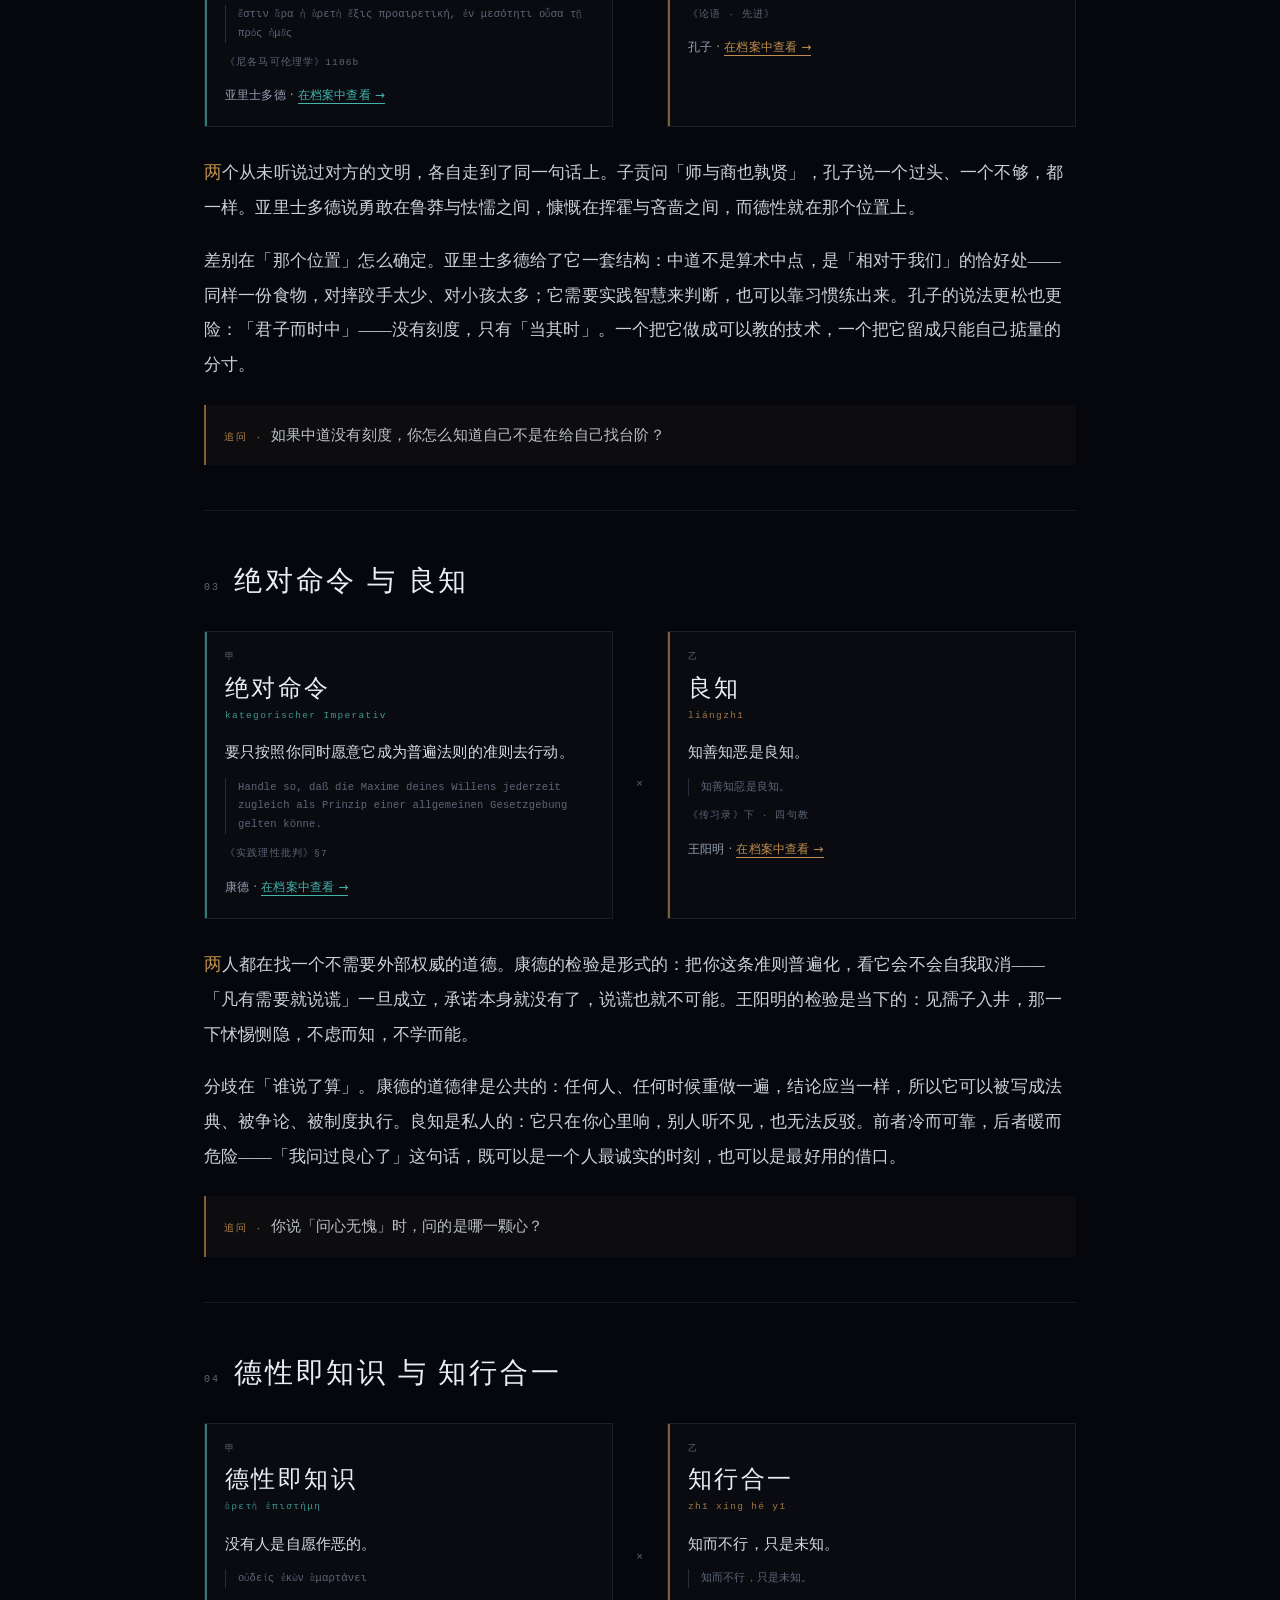
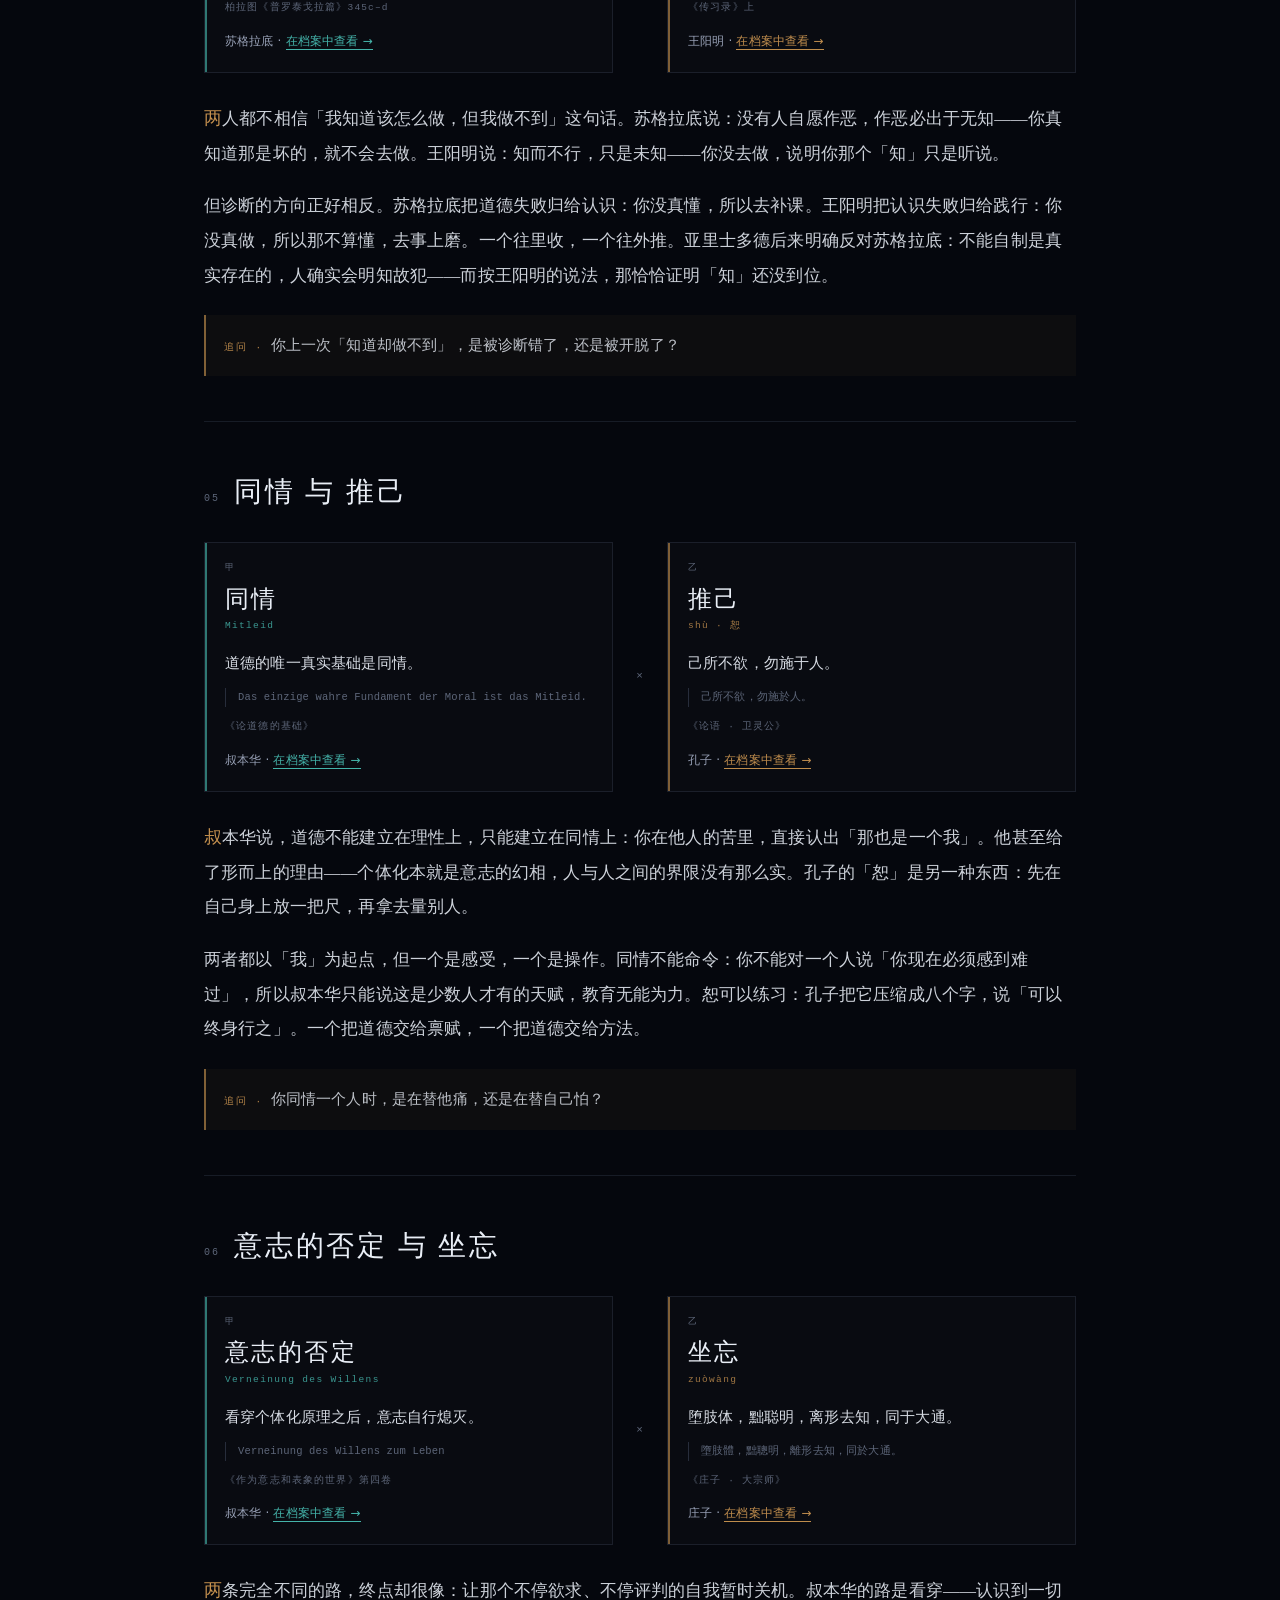
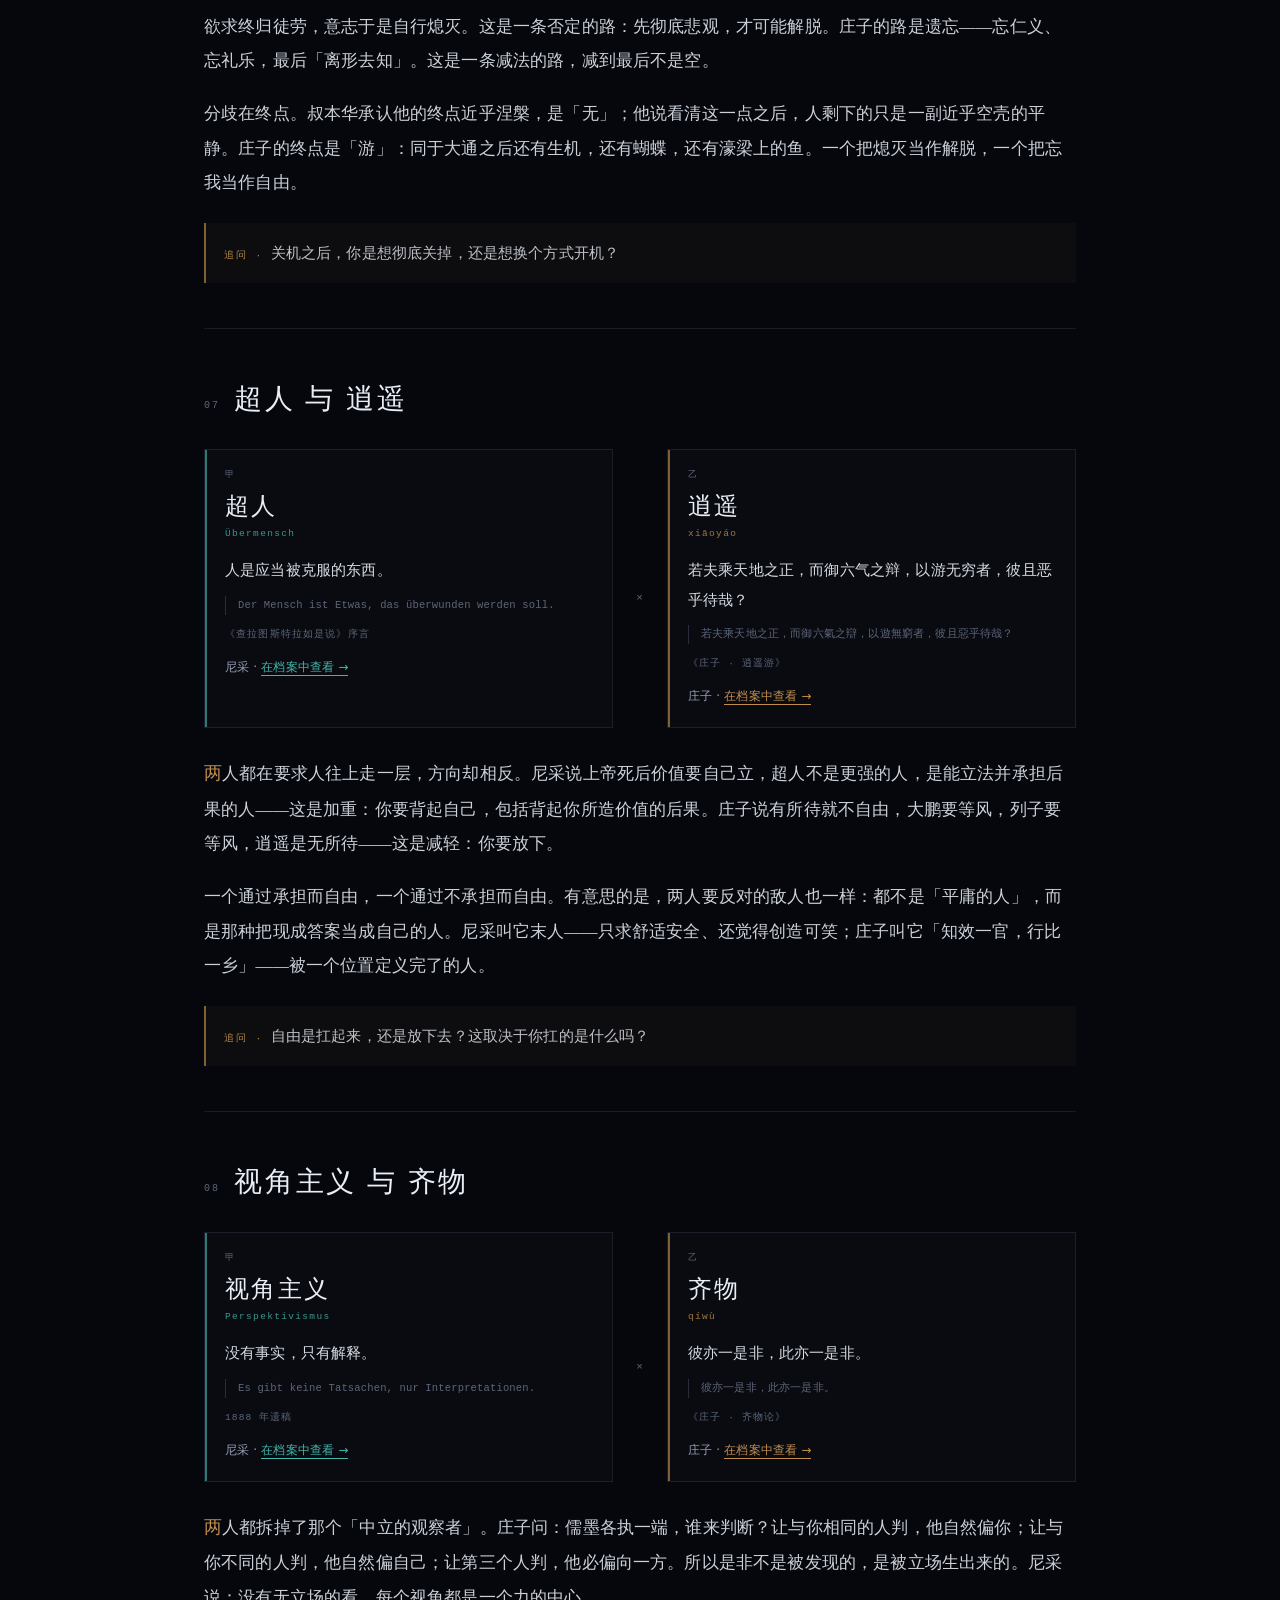
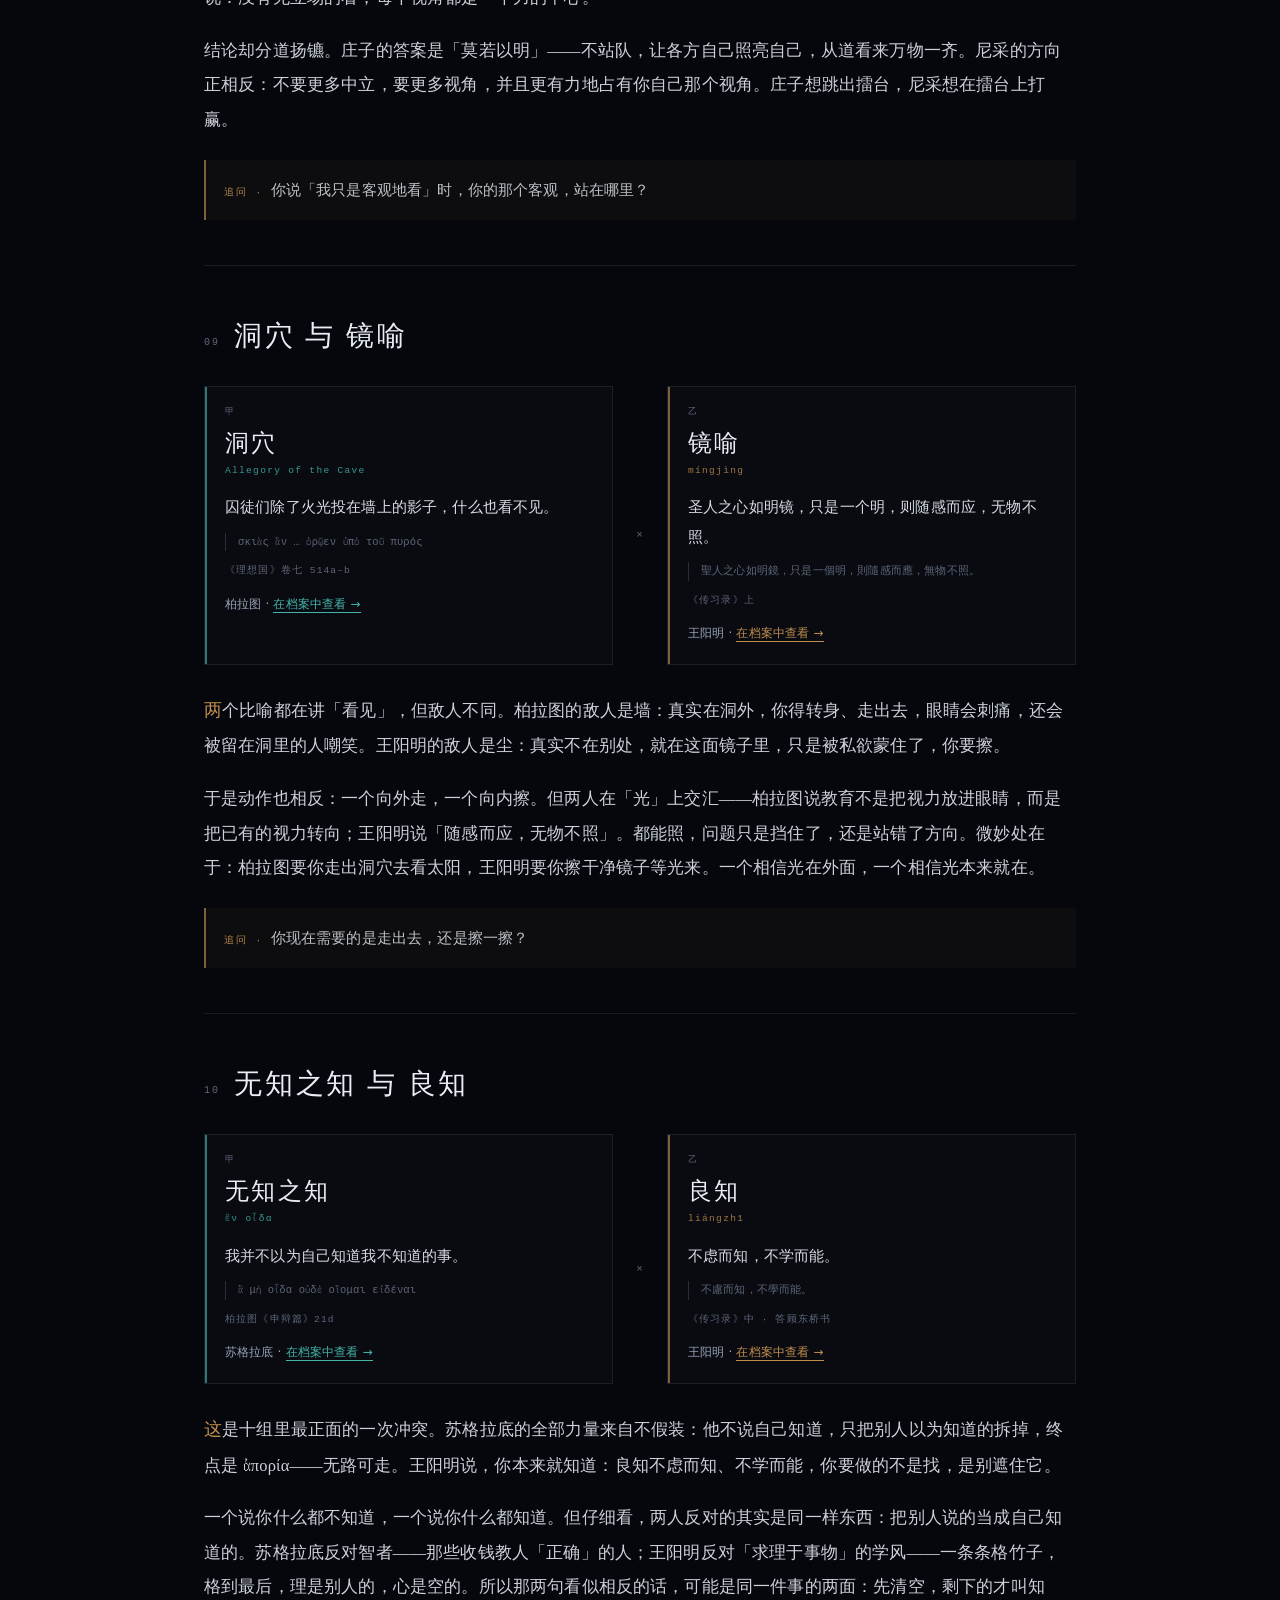
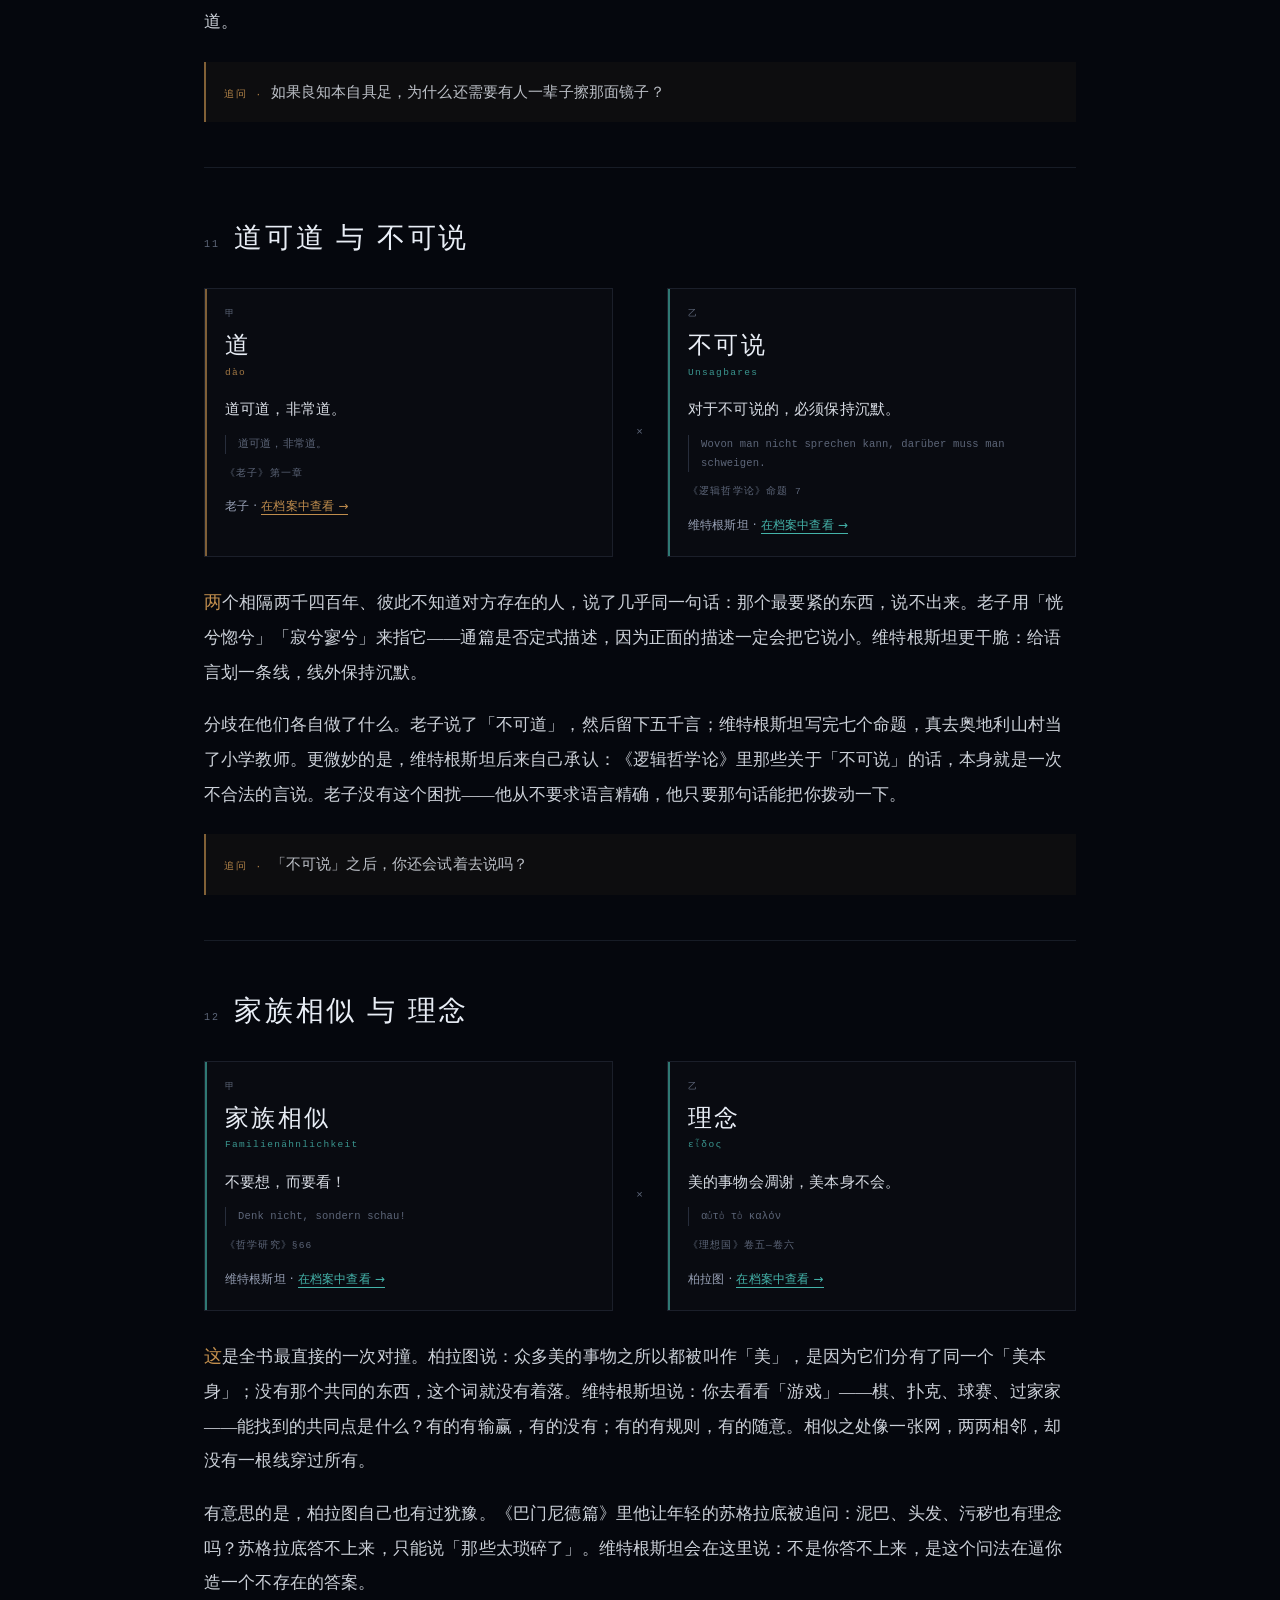
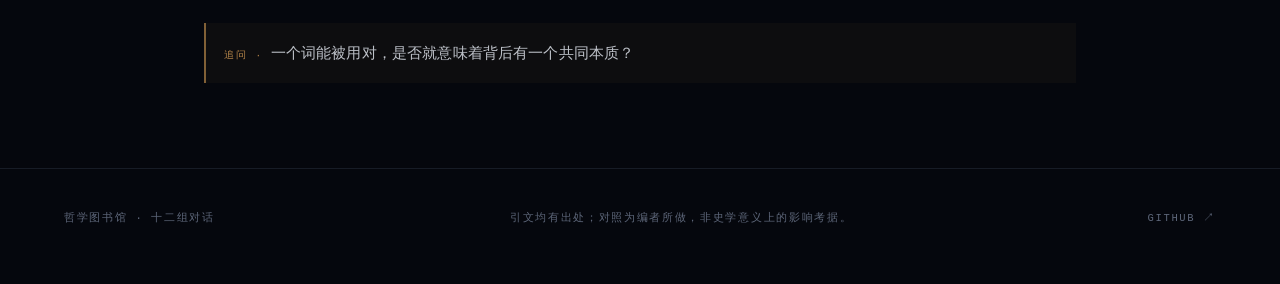
==== commit c0d349cc: "v6：法家支线 + 分析哲学，二十二位 新增： - 韩非（法术势 / 守株待兔），连线「荀子 → 韩非：师承与背离」 - 维特根斯坦（图像论 / 家族相似），与海德格尔之间加「同一时代的两条路」  数" ====
--- a/dialogue.html
+++ b/dialogue.html
@@ -3,8 +3,8 @@
 <head>
 <meta charset="utf-8">
 <meta name="viewport" content="width=device-width, initial-scale=1">
-<title>十组对话 · 哲学图书馆</title>
-<meta name="description" content="十条跨越传统的连线：礼与豪猪困境、中道与中庸、绝对命令与良知、洞穴与镜喻……每一组都不是「他们说了同样的话」，而是「他们在同一个问题上给出了不同的答案」。">
+<title>十二组对话 · 哲学图书馆</title>
+<meta name="description" content="十二条跨越传统的连线：礼与豪猪困境、中道与中庸、绝对命令与良知、洞穴与镜喻……每一组都不是「他们说了同样的话」，而是「他们在同一个问题上给出了不同的答案」。">
 <meta name="theme-color" content="#05070d">
 <link rel="icon" href="data:image/svg+xml,%3Csvg xmlns='http://www.w3.org/2000/svg' viewBox='0 0 32 32'%3E%3Ccircle cx='16' cy='16' r='3' fill='%234fd1c5'/%3E%3Ccircle cx='16' cy='16' r='11' fill='none' stroke='%234fd1c5' stroke-opacity='.45' stroke-width='1'/%3E%3C/svg%3E">
 <link rel="stylesheet" href="css/base.css">
@@ -28,10 +28,10 @@
 
 <main class="dg-main">
   <div class="dg-hero">
-    <p class="dg-kicker">TEN DIALOGUES · ACROSS TRADITIONS</p>
-    <h1>十组对话</h1>
+    <p class="dg-kicker">TWELVE DIALOGUES · ACROSS TRADITIONS</p>
+    <h1>十二组对话</h1>
     <p class="dg-lead">
-      图谱里有一百七十多条连线，其中<b>跨传统</b>的有十六条。这里挑了最能对上的十条，展开写。
+      图谱里有一百九十多条连线，其中<b>跨传统</b>的有二十二条。这里挑了最能对上的十二条，展开写。
       每一组都不是「他们说了同样的话」，而是「他们在同一个问题上给出了不同的答案」——
       有的几乎重合，有的正面冲突。重合处不必惊喜，冲突处才有的看。
     </p>
@@ -42,7 +42,7 @@
 </main>
 
 <footer class="foot">
-  <span>哲学图书馆 · 十组对话</span>
+  <span>哲学图书馆 · 十二组对话</span>
   <span>引文均有出处；对照为编者所做，非史学意义上的影响考据。</span>
   <a href="https://github.com/lvzhongpei/philosophy-library" target="_blank" rel="noopener">GITHUB ↗</a>
 </footer>
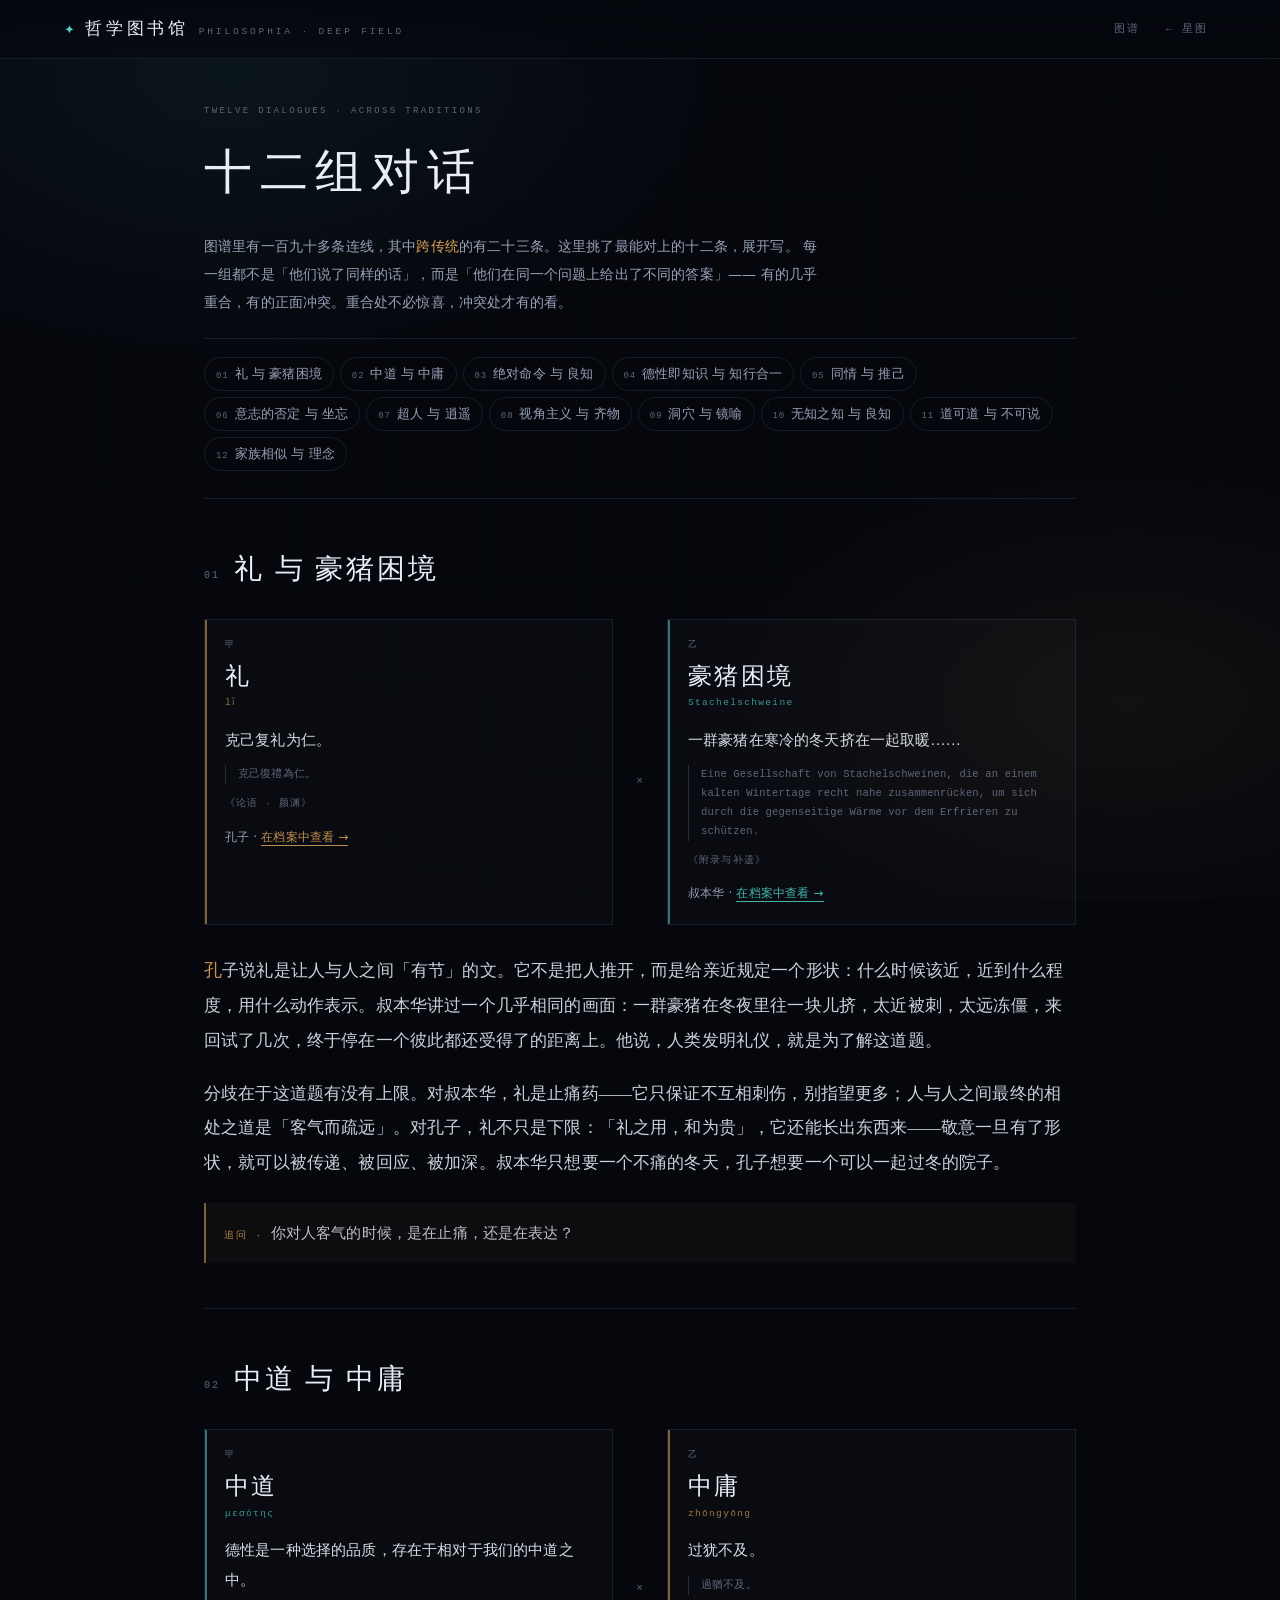
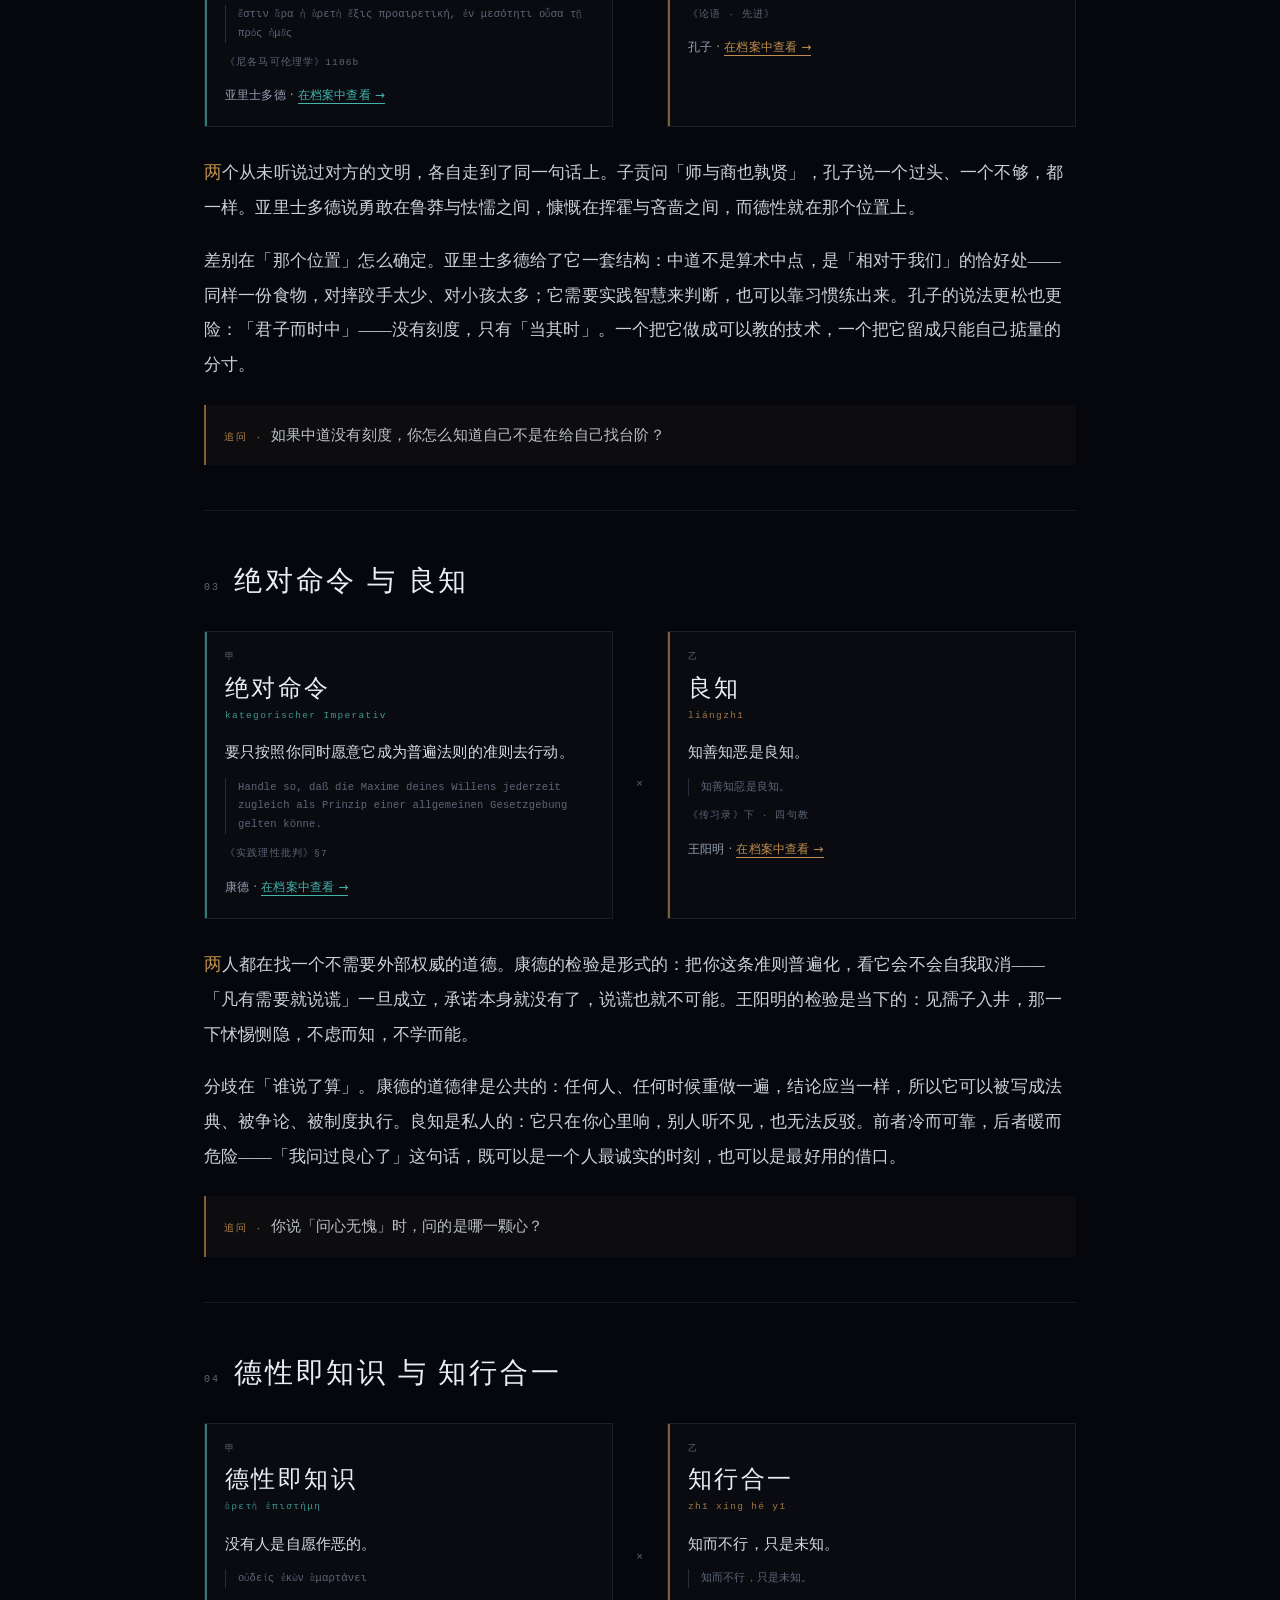
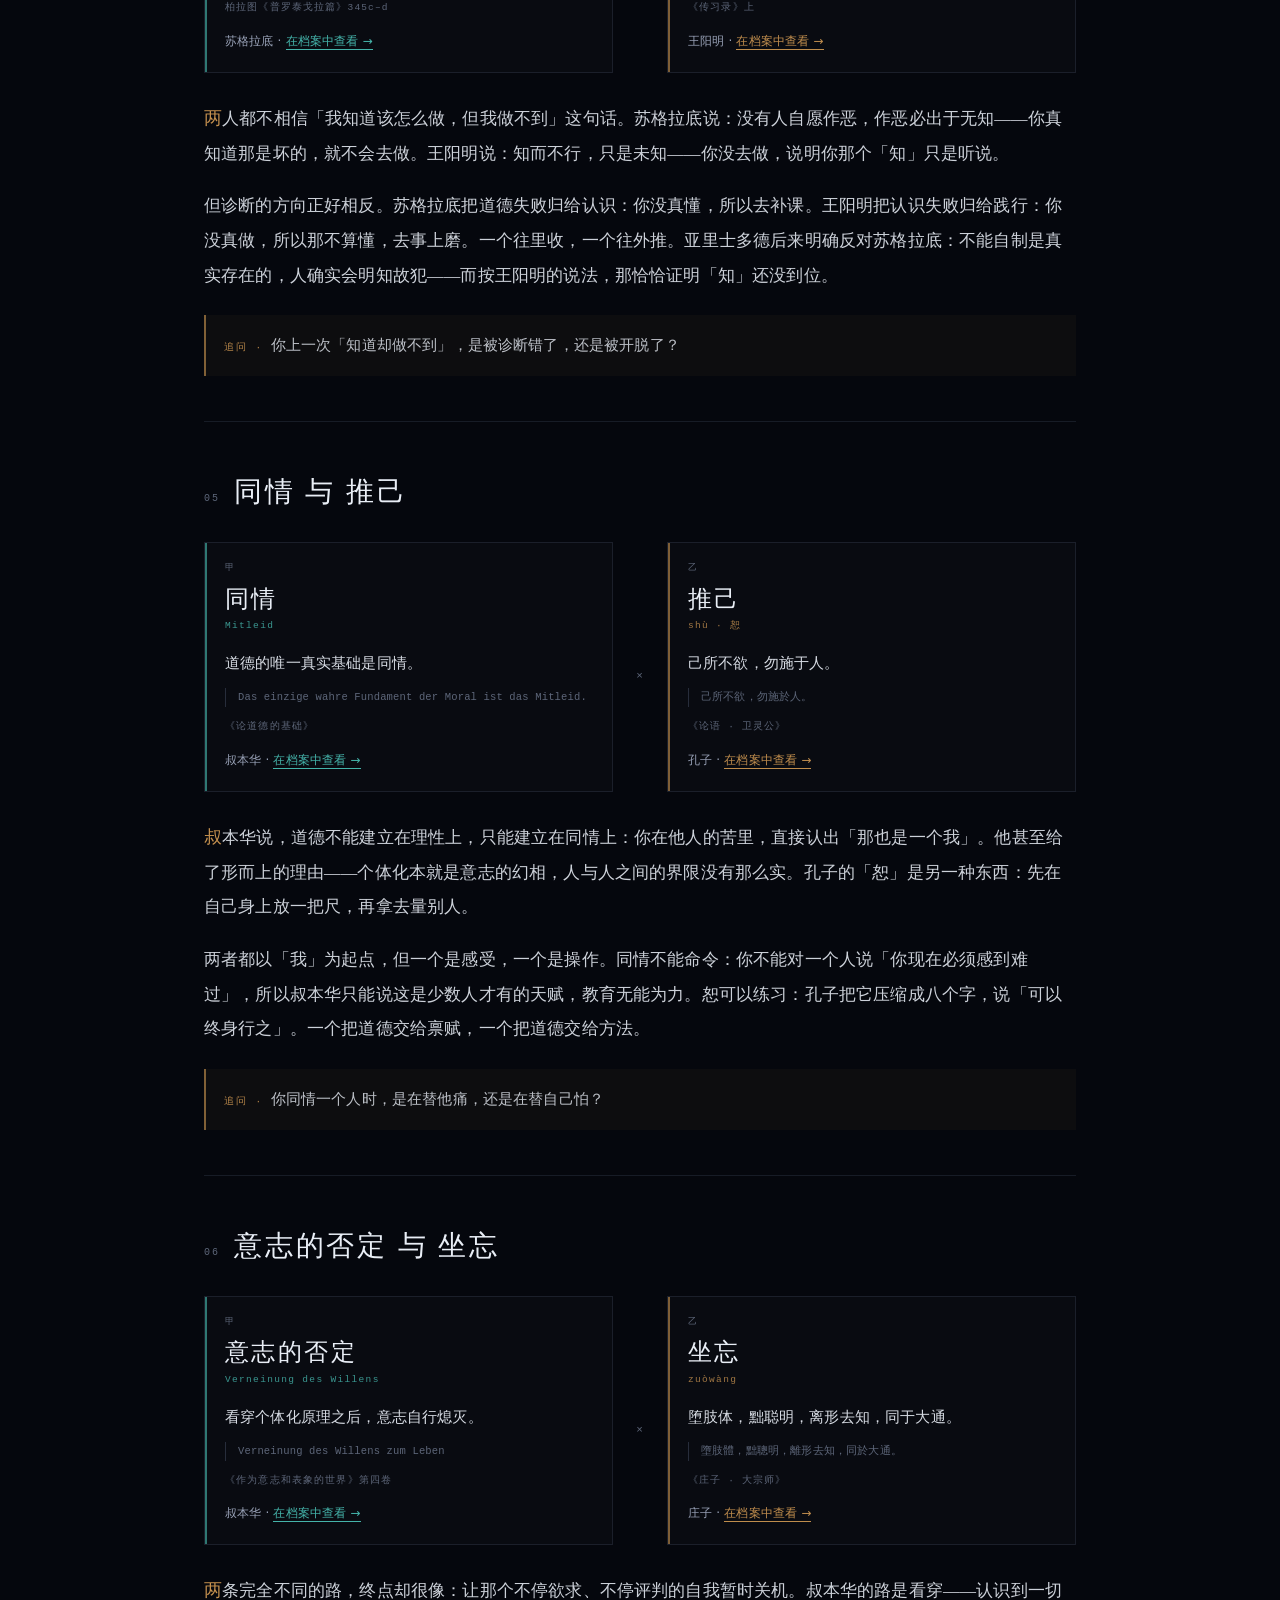
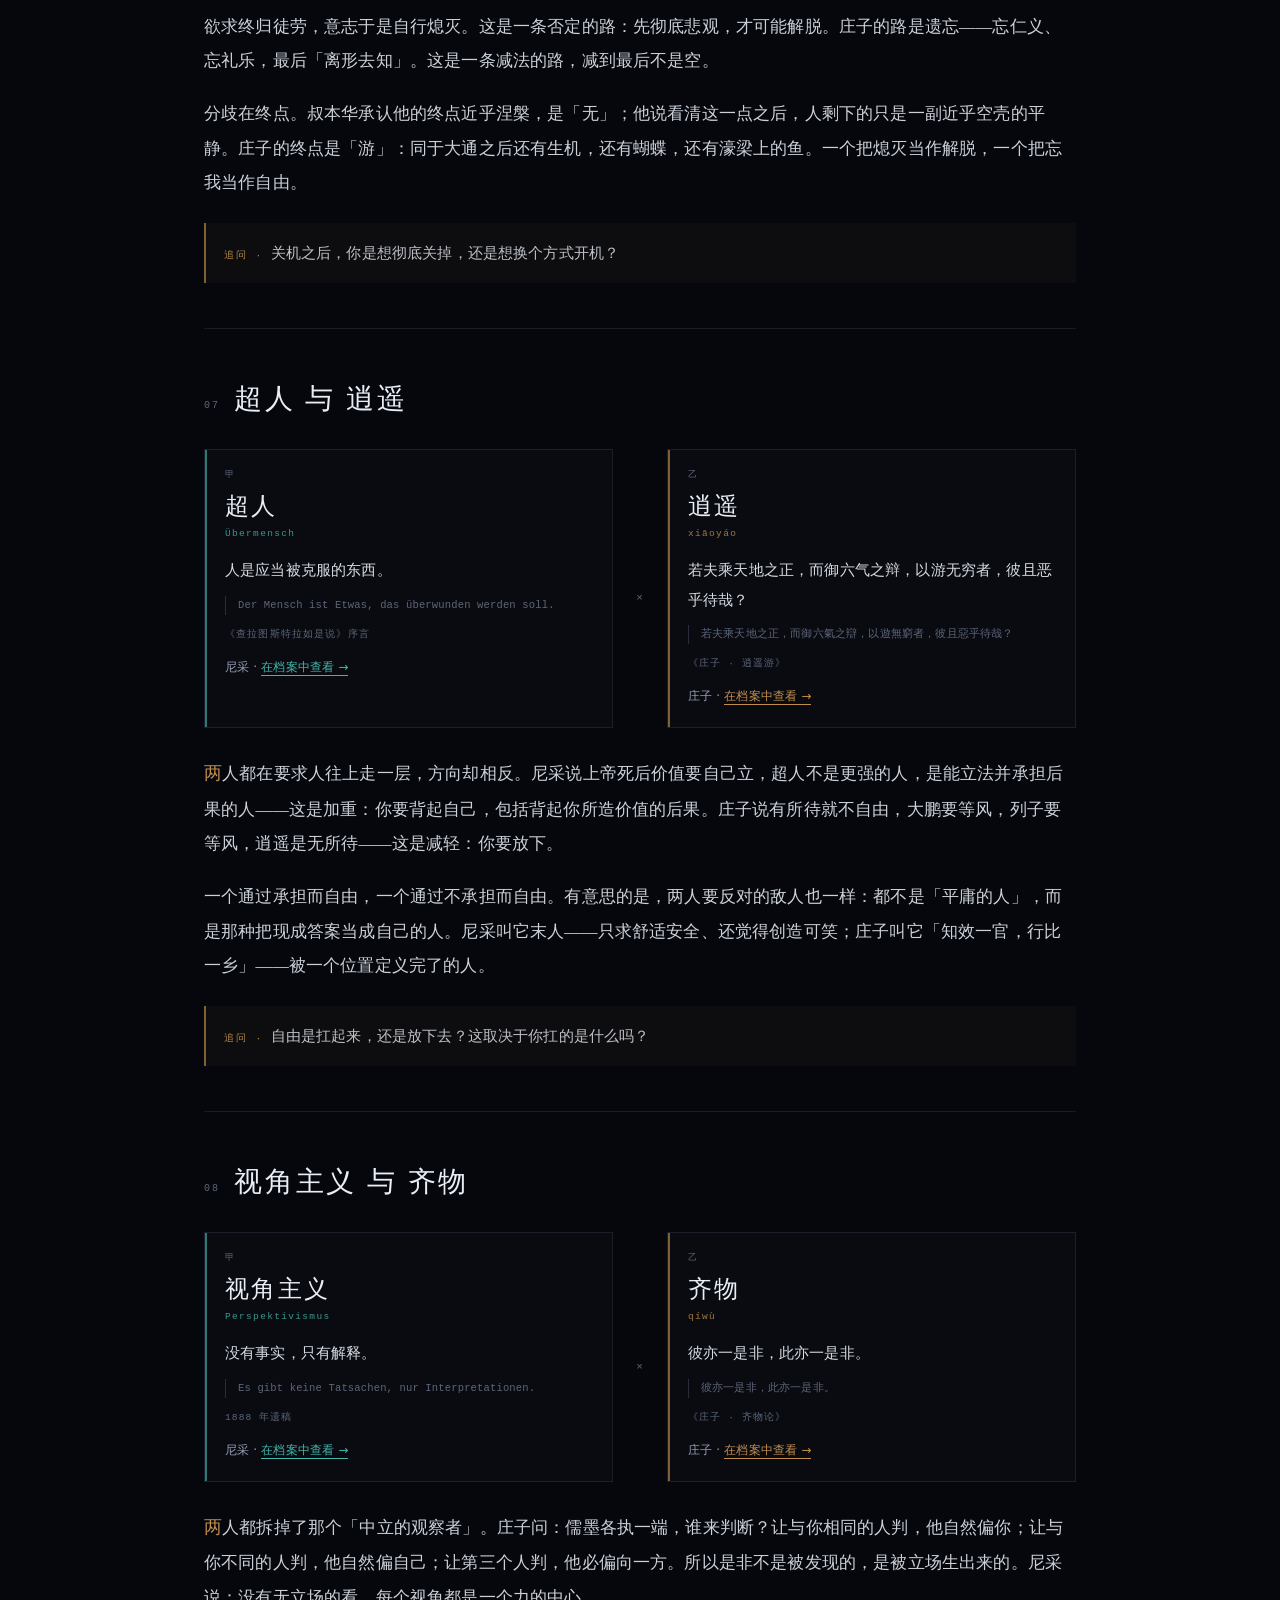
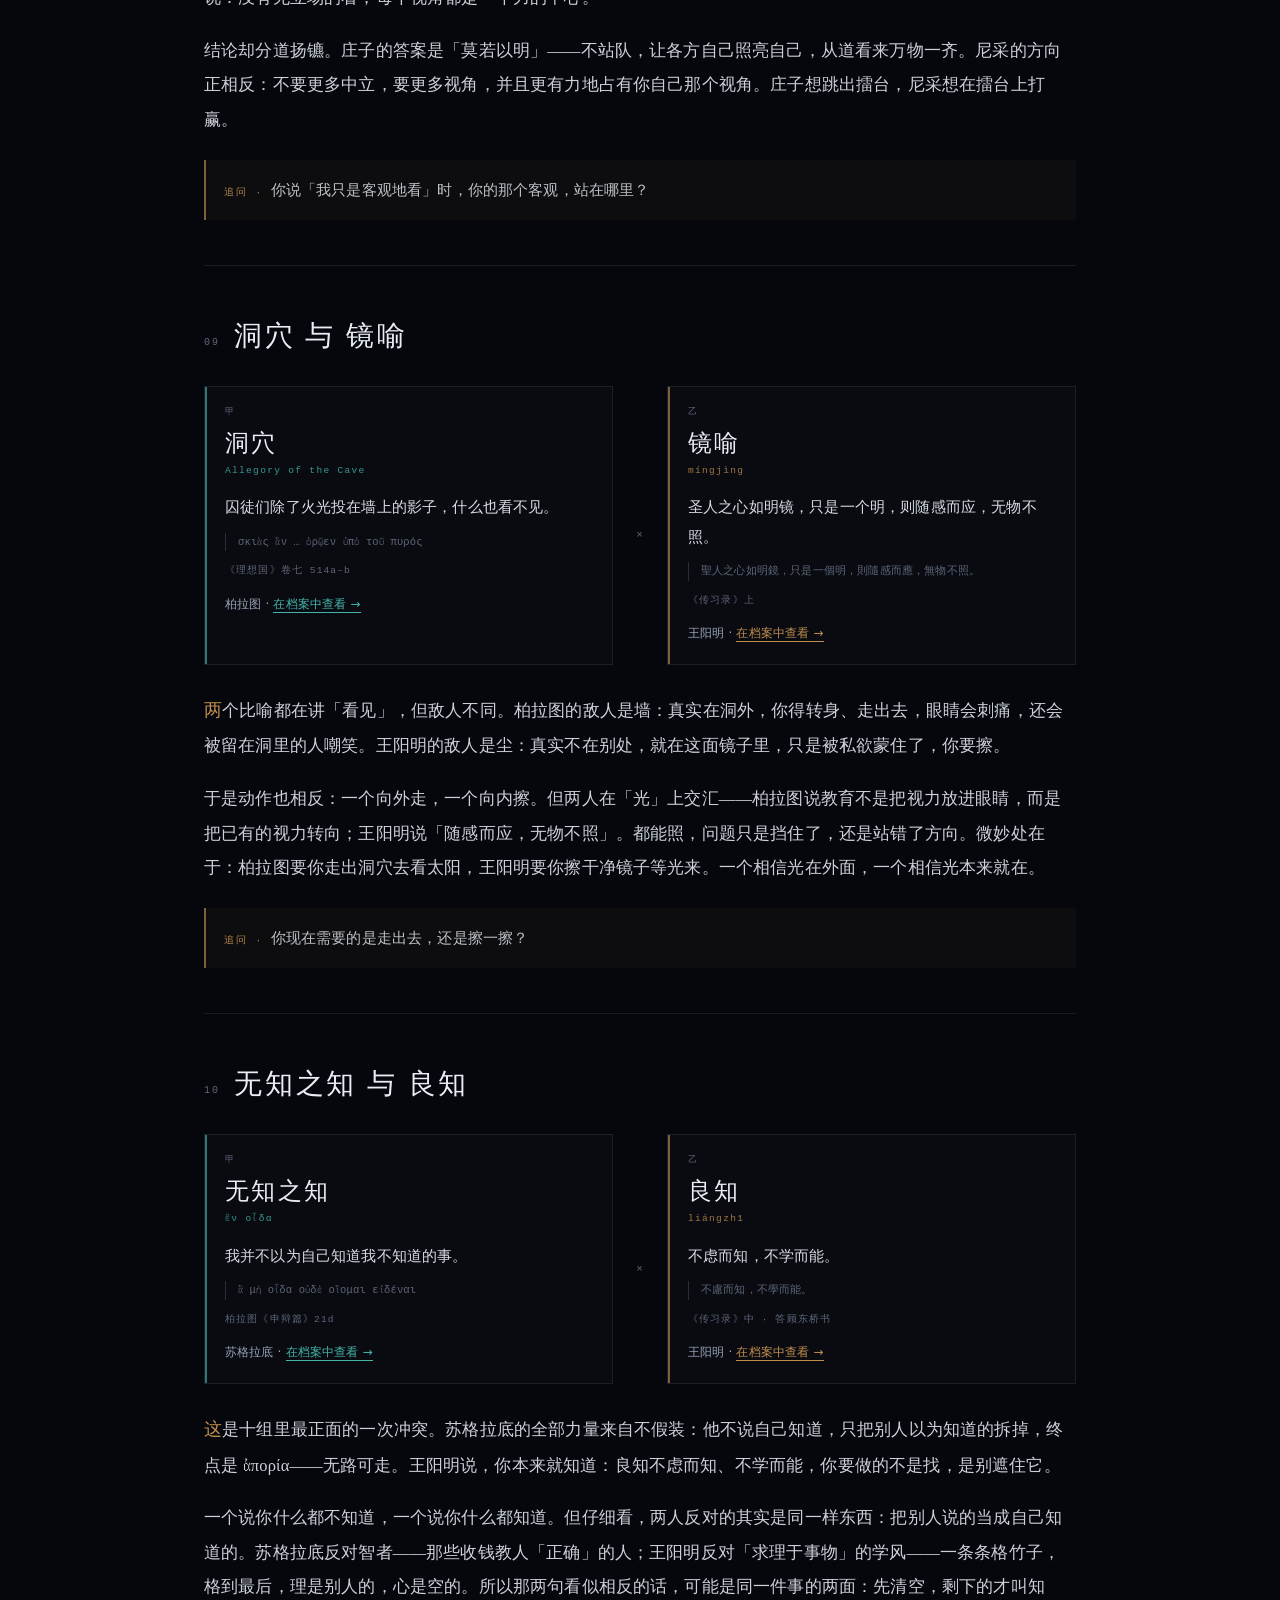
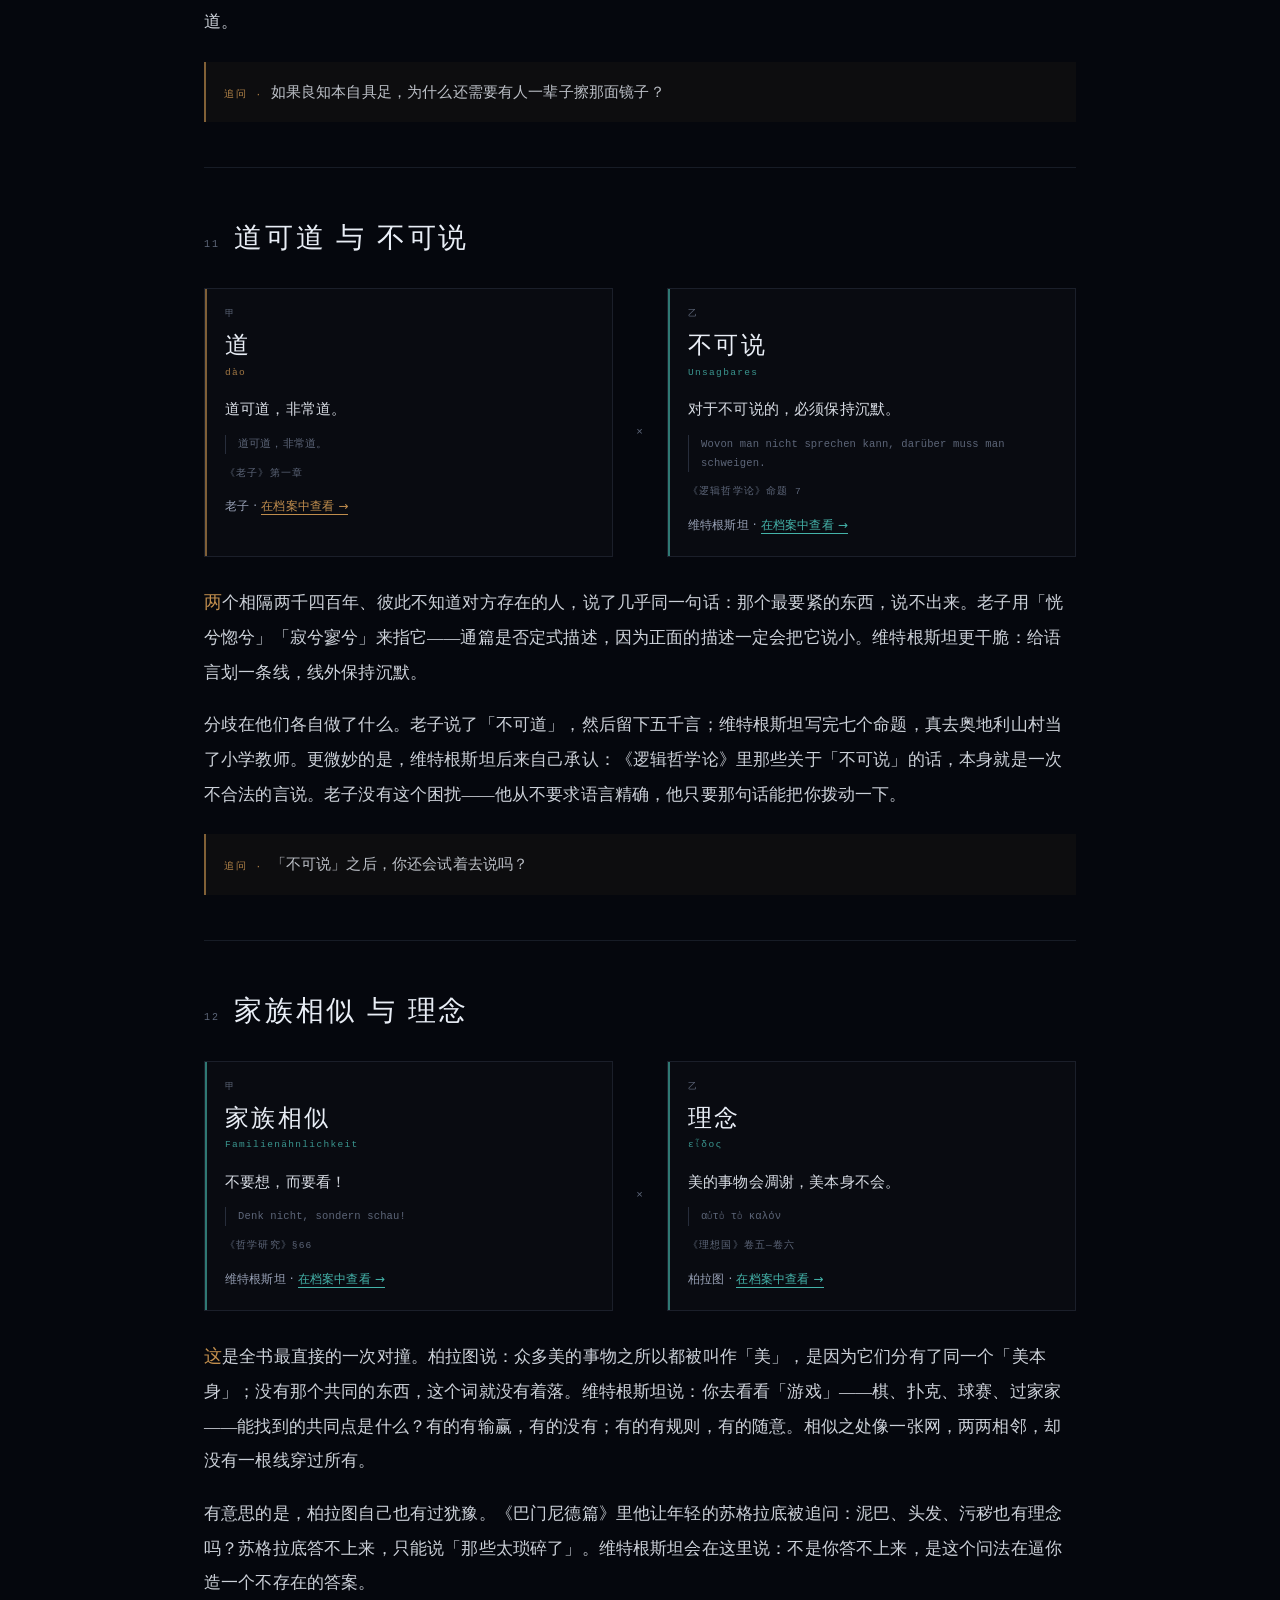
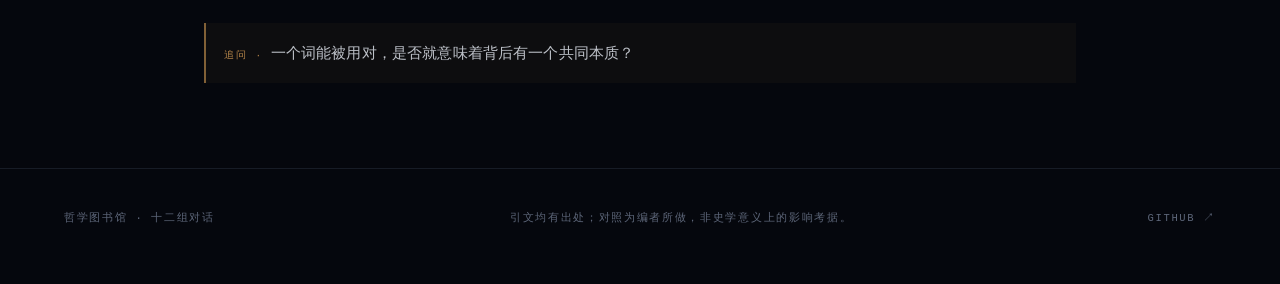
==== commit 3ef70b7f: "v7：二十八位，补三条断掉的主干 新增六位： - 普罗提诺（流溢 / 回归）—— 柏拉图与奥古斯丁之间空了七百年的那一环 - 朱熹（格物穷理 / 月印万川）—— 王阳明的正面对手，此前对立面是空的 -" ====
--- a/dialogue.html
+++ b/dialogue.html
@@ -31,7 +31,7 @@
     <p class="dg-kicker">TWELVE DIALOGUES · ACROSS TRADITIONS</p>
     <h1>十二组对话</h1>
     <p class="dg-lead">
-      图谱里有一百九十多条连线，其中<b>跨传统</b>的有二十二条。这里挑了最能对上的十二条，展开写。
+      图谱里有一百九十多条连线，其中<b>跨传统</b>的有二十三条。这里挑了最能对上的十二条，展开写。
       每一组都不是「他们说了同样的话」，而是「他们在同一个问题上给出了不同的答案」——
       有的几乎重合，有的正面冲突。重合处不必惊喜，冲突处才有的看。
     </p>
